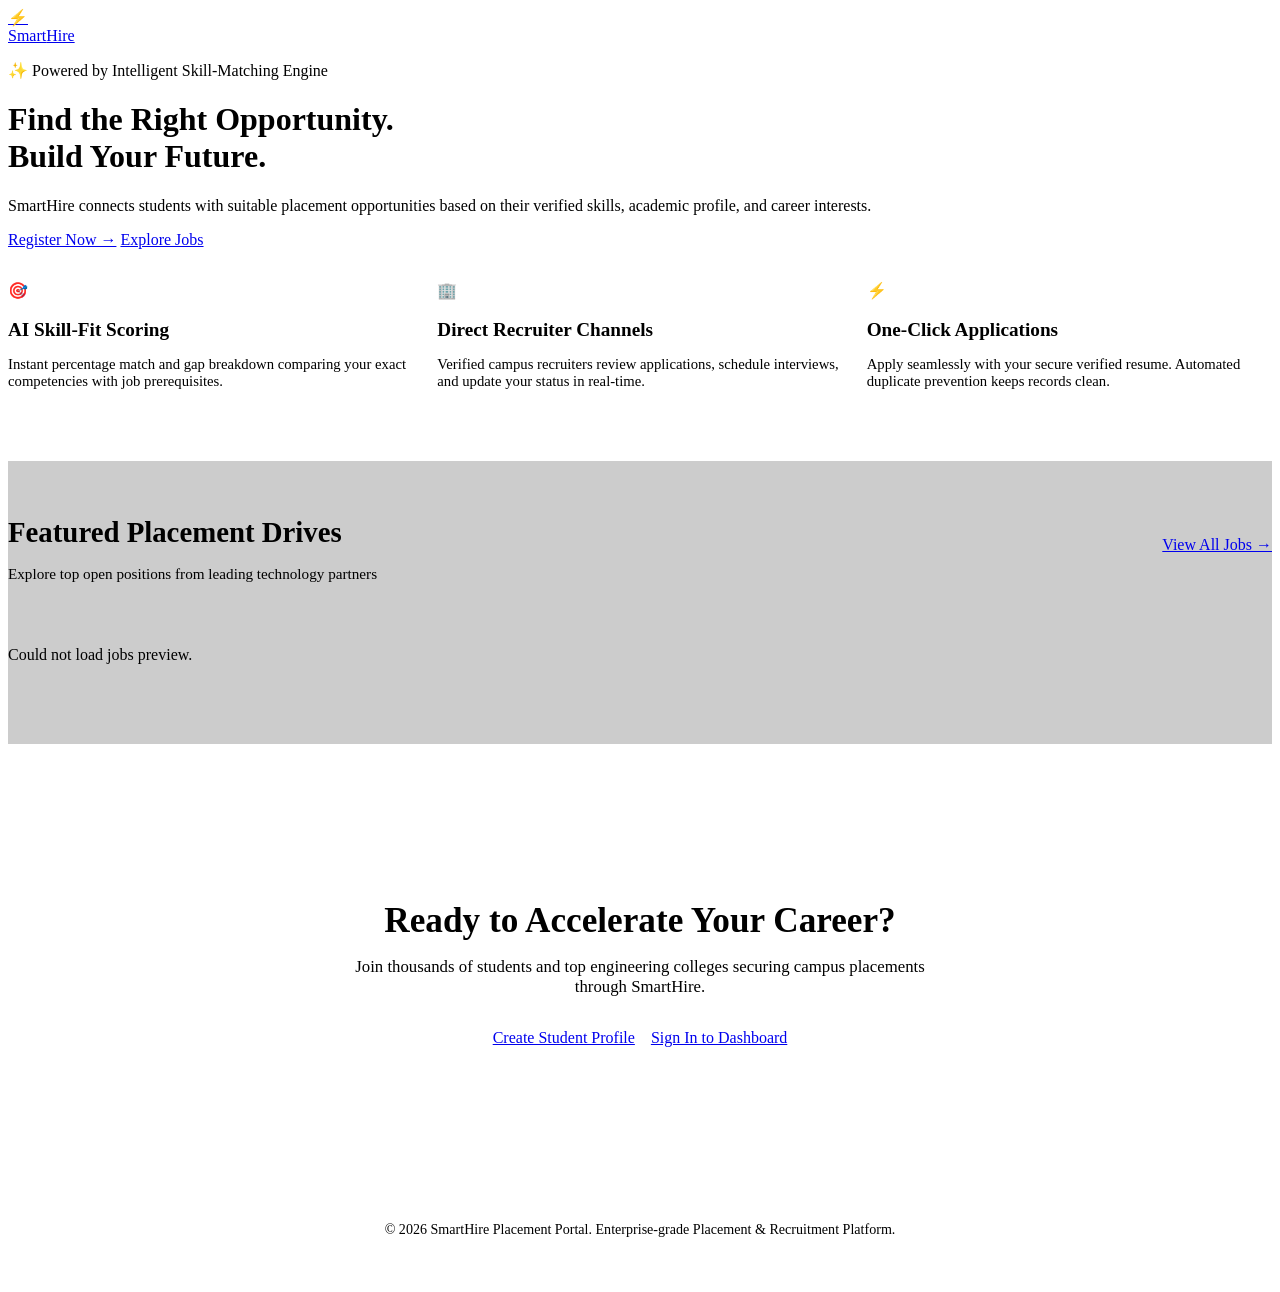
==== frontend/index.html @ 9ed6bf8d "Prepare SmartHire for Railway deployment" ====
<!DOCTYPE html>
<html lang="en">
<head>
  <meta charset="UTF-8" />
  <meta name="viewport" content="width=device-width, initial-scale=1.0" />
  <title>SmartHire — Next-Gen Student Placement & Career Portal</title>
  <meta name="description" content="Connect students with top placement opportunities using AI-driven skill matching and direct recruiter evaluation." />
  <link rel="stylesheet" href="/css/style.css" />
</head>
<body>

  <!-- Navigation Bar -->
  <nav class="navbar">
    <div class="container nav-inner">
      <a href="/index.html" class="brand-logo">
        <div class="logo-icon">⚡</div>
        <div>Smart<span class="highlight">Hire</span></div>
      </a>
      <ul class="nav-links" id="nav-links-container">
        <!-- Injected via common.js -->
      </ul>
    </div>
  </nav>

  <!-- Hero Section -->
  <header class="hero-section">
    <div class="container">
      <div class="hero-badge">
        <span>✨ Powered by Intelligent Skill-Matching Engine</span>
      </div>
      <h1 class="hero-title">
        Find the Right Opportunity.<br />
        <span class="grad-text">Build Your Future.</span>
      </h1>
      <p class="hero-subtitle">
        SmartHire connects students with suitable placement opportunities based on their verified skills, academic profile, and career interests.
      </p>
      <div class="hero-cta">
        <a href="/register.html" class="btn btn-primary btn-lg">Register Now &rarr;</a>
        <a href="/jobs.html" class="btn btn-secondary btn-lg">Explore Jobs</a>
      </div>
    </div>
  </header>

  <!-- Feature Highlights -->
  <section style="padding: 2rem 0 3.5rem;">
    <div class="container">
      <div style="display: grid; grid-template-columns: repeat(auto-fit, minmax(280px, 1fr)); gap: 1.5rem;">
        <div class="card">
          <div class="stat-icon indigo" style="margin-bottom: 1rem;">🎯</div>
          <h3 style="margin-bottom: 0.5rem; font-size: 1.2rem;">AI Skill-Fit Scoring</h3>
          <p style="color: var(--text-muted); font-size: 0.92rem;">
            Instant percentage match and gap breakdown comparing your exact competencies with job prerequisites.
          </p>
        </div>
        <div class="card">
          <div class="stat-icon cyan" style="margin-bottom: 1rem;">🏢</div>
          <h3 style="margin-bottom: 0.5rem; font-size: 1.2rem;">Direct Recruiter Channels</h3>
          <p style="color: var(--text-muted); font-size: 0.92rem;">
            Verified campus recruiters review applications, schedule interviews, and update your status in real-time.
          </p>
        </div>
        <div class="card">
          <div class="stat-icon emerald" style="margin-bottom: 1rem;">⚡</div>
          <h3 style="margin-bottom: 0.5rem; font-size: 1.2rem;">One-Click Applications</h3>
          <p style="color: var(--text-muted); font-size: 0.92rem;">
            Apply seamlessly with your secure verified resume. Automated duplicate prevention keeps records clean.
          </p>
        </div>
      </div>
    </div>
  </section>

  <!-- Featured Jobs Preview Section -->
  <section style="padding: 2rem 0 4rem; background: rgba(0, 0, 0, 0.2);">
    <div class="container">
      <div style="display: flex; align-items: center; justify-content: space-between; margin-bottom: 2rem;">
        <div>
          <h2 style="font-size: 1.8rem; margin-bottom: 0.3rem;">Featured Placement Drives</h2>
          <p style="color: var(--text-muted); font-size: 0.95rem;">Explore top open positions from leading technology partners</p>
        </div>
        <a href="/jobs.html" class="btn btn-outline btn-sm">View All Jobs &rarr;</a>
      </div>

      <div id="preview-jobs-grid" style="display: grid; grid-template-columns: repeat(auto-fit, minmax(320px, 1fr)); gap: 1.5rem;">
        <div class="empty-state" style="grid-column: 1 / -1;">
          <div class="spinner"></div>
          <p style="margin-top: 1rem;">Loading active opportunities...</p>
        </div>
      </div>
    </div>
  </section>

  <!-- CTA Banner -->
  <section style="padding: 4.5rem 0; text-align: center;">
    <div class="container">
      <div class="card" style="background: var(--grad-surface); border-color: var(--border-glow); padding: 3.5rem 2rem;">
        <h2 style="font-size: 2.2rem; margin-bottom: 1rem;">Ready to Accelerate Your Career?</h2>
        <p style="color: var(--text-muted); max-width: 580px; margin: 0 auto 2rem; font-size: 1.05rem;">
          Join thousands of students and top engineering colleges securing campus placements through SmartHire.
        </p>
        <div style="display: flex; gap: 1rem; justify-content: center; flex-wrap: wrap;">
          <a href="/register.html" class="btn btn-primary btn-lg">Create Student Profile</a>
          <a href="/login.html" class="btn btn-secondary btn-lg">Sign In to Dashboard</a>
        </div>
      </div>
    </div>
  </section>

  <!-- Footer -->
  <footer style="padding: 2rem 0; border-top: 1px solid var(--border-subtle); text-align: center; color: var(--text-dim); font-size: 0.88rem;">
    <div class="container">
      <p>&copy; 2026 SmartHire Placement Portal. Enterprise-grade Placement & Recruitment Platform.</p>
    </div>
  </footer>

  <script src="/js/common.js"></script>
  <script>
    document.addEventListener('DOMContentLoaded', async () => {
      const grid = document.getElementById('preview-jobs-grid');
      try {
        const res = await apiCall('/jobs?limit=4', { requiresAuth: false });
        const jobs = res.data || [];
        if (jobs.length === 0) {
          grid.innerHTML = `<div class="empty-state" style="grid-column: 1 / -1;"><p>No active placement drives found.</p></div>`;
          return;
        }

        grid.innerHTML = jobs.map(job => `
          <div class="card">
            <div style="display: flex; justify-content: space-between; align-items: flex-start; margin-bottom: 0.75rem;">
              <div>
                <h3 style="font-size: 1.2rem; margin-bottom: 0.2rem;">${escapeHtml(job.job_title)}</h3>
                <div style="color: var(--accent-cyan); font-weight: 600; font-size: 0.95rem;">${escapeHtml(job.company)}</div>
              </div>
              <span class="status-badge applied">💼 ${escapeHtml(job.experience)}</span>
            </div>
            
            <p style="color: var(--text-muted); font-size: 0.88rem; margin-bottom: 0.75rem;">
              📍 ${escapeHtml(job.location)}
            </p>

            ${job.skill_match ? renderMatchPill(job.skill_match) : ''}

            <div class="skill-tags">
              ${renderSkillBadges(job.skills)}
            </div>

            <div style="margin-top: 1.25rem; pt: 1rem; border-top: 1px solid var(--border-subtle); display: flex; justify-content: space-between; align-items: center;">
              <span style="font-size: 0.8rem; color: var(--text-dim);">Posted ${formatDate(job.created_at)}</span>
              <a href="/jobs.html" class="btn btn-primary btn-sm">View & Apply</a>
            </div>
          </div>
        `).join('');
      } catch (err) {
        grid.innerHTML = `<div class="empty-state" style="grid-column: 1 / -1;"><p style="color: var(--accent-rose);">Could not load jobs preview.</p></div>`;
      }
    });
  </script>
</body>
</html>
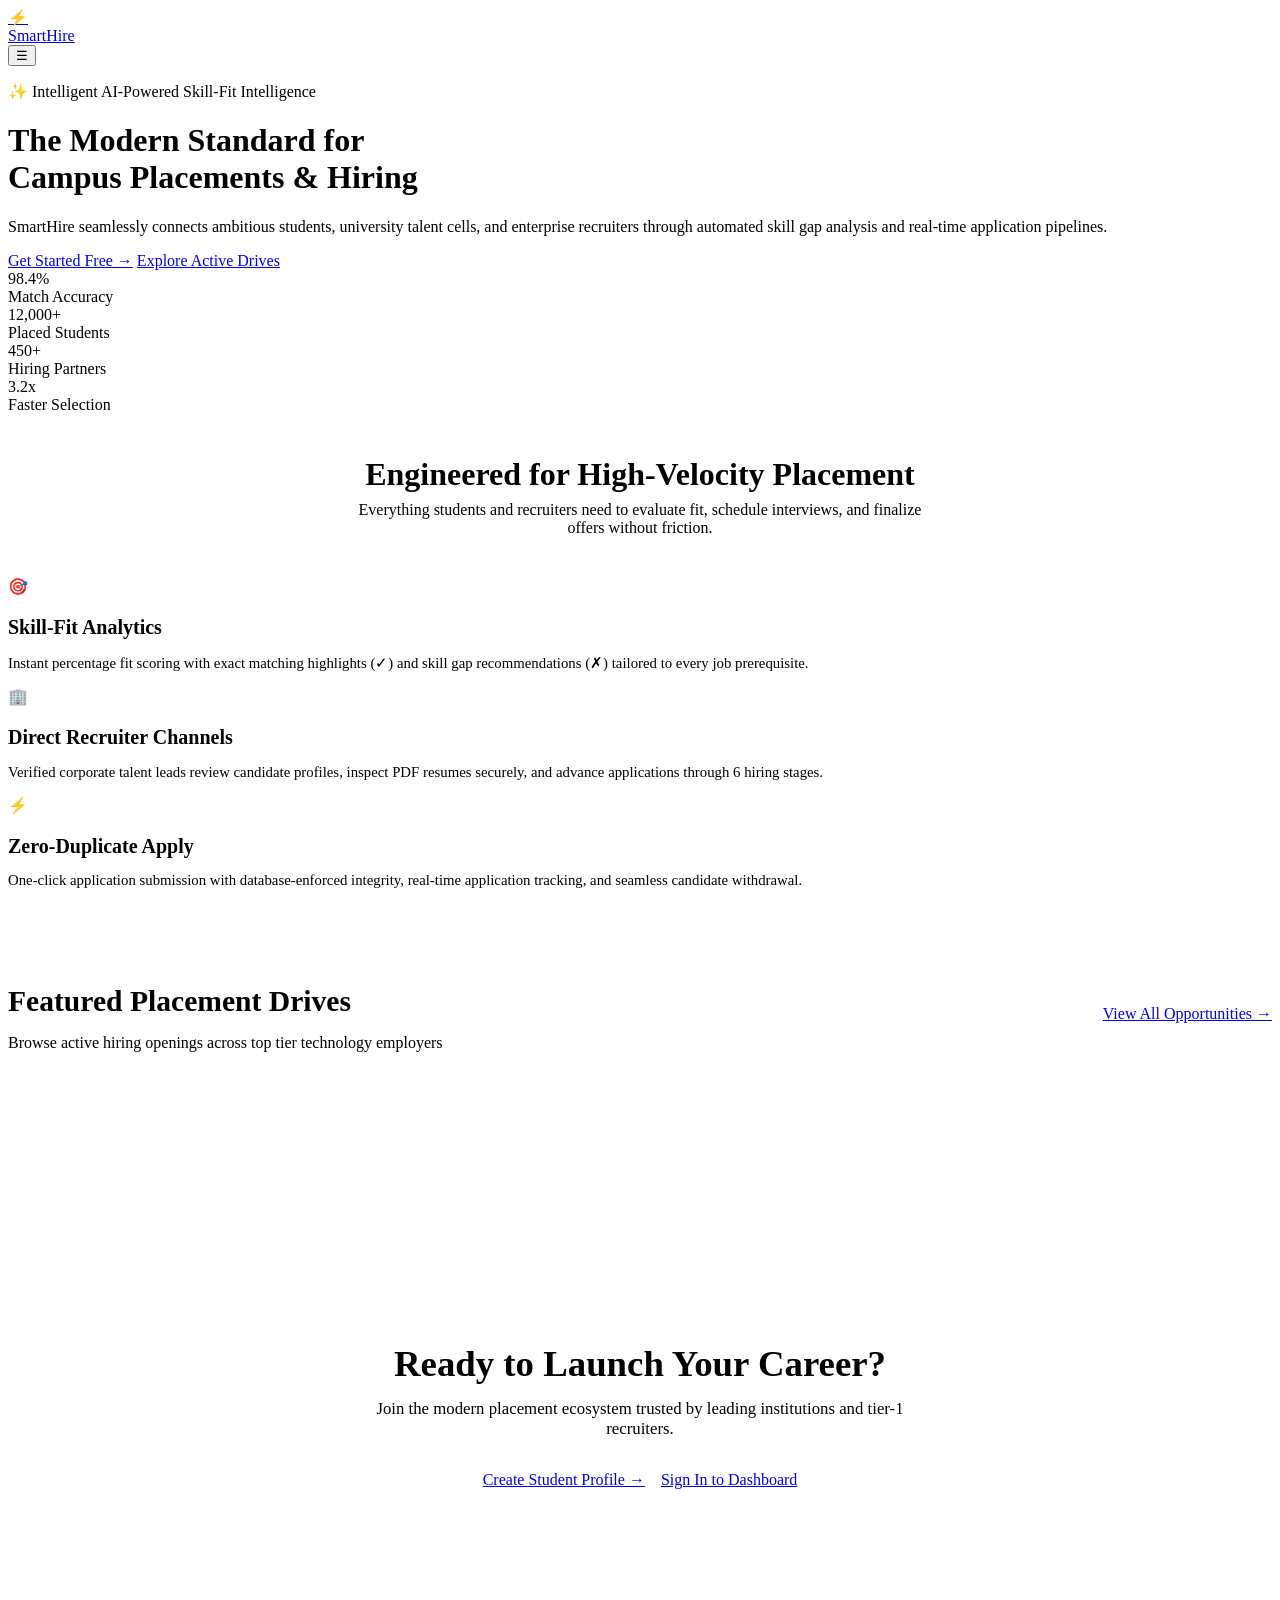
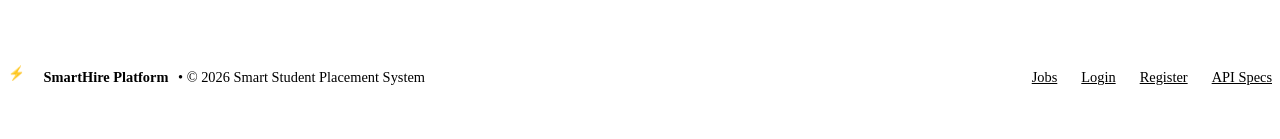
==== commit c546fc7e: "feat(ui): redesign enterprise SaaS frontend with 60-30-10 palette, skeletons, accessible modals, and" ====
--- a/frontend/index.html
+++ b/frontend/index.html
@@ -3,21 +3,22 @@
 <head>
   <meta charset="UTF-8" />
   <meta name="viewport" content="width=device-width, initial-scale=1.0" />
-  <title>SmartHire — Next-Gen Student Placement & Career Portal</title>
-  <meta name="description" content="Connect students with top placement opportunities using AI-driven skill matching and direct recruiter evaluation." />
+  <title>SmartHire — Modern Student Placement & Talent Acquisition Platform</title>
+  <meta name="description" content="AI-driven placement platform matching verified student competencies with enterprise campus opportunities in real time." />
   <link rel="stylesheet" href="/css/style.css" />
 </head>
 <body>
 
   <!-- Navigation Bar -->
-  <nav class="navbar">
+  <nav class="navbar" aria-label="Main Navigation">
     <div class="container nav-inner">
-      <a href="/index.html" class="brand-logo">
-        <div class="logo-icon">⚡</div>
+      <a href="/index.html" class="brand-logo" aria-label="SmartHire Home">
+        <div class="logo-icon" aria-hidden="true">⚡</div>
         <div>Smart<span class="highlight">Hire</span></div>
       </a>
+      <button class="mobile-toggle" onclick="toggleMobileNav()" aria-label="Toggle navigation menu">☰</button>
       <ul class="nav-links" id="nav-links-container">
-        <!-- Injected via common.js -->
+        <!-- Dynamically rendered via common.js based on role -->
       </ul>
     </div>
   </nav>
@@ -26,81 +27,106 @@
   <header class="hero-section">
     <div class="container">
       <div class="hero-badge">
-        <span>✨ Powered by Intelligent Skill-Matching Engine</span>
+        <span>✨ Intelligent AI-Powered Skill-Fit Intelligence</span>
       </div>
       <h1 class="hero-title">
-        Find the Right Opportunity.<br />
-        <span class="grad-text">Build Your Future.</span>
+        The Modern Standard for <br />
+        <span class="gradient-text">Campus Placements & Hiring</span>
       </h1>
       <p class="hero-subtitle">
-        SmartHire connects students with suitable placement opportunities based on their verified skills, academic profile, and career interests.
+        SmartHire seamlessly connects ambitious students, university talent cells, and enterprise recruiters through automated skill gap analysis and real-time application pipelines.
       </p>
-      <div class="hero-cta">
-        <a href="/register.html" class="btn btn-primary btn-lg">Register Now &rarr;</a>
-        <a href="/jobs.html" class="btn btn-secondary btn-lg">Explore Jobs</a>
+      <div class="hero-actions">
+        <a href="/register.html" class="btn btn-primary btn-lg">Get Started Free &rarr;</a>
+        <a href="/jobs.html" class="btn btn-secondary btn-lg">Explore Active Drives</a>
+      </div>
+
+      <!-- Live Stats Ribbon -->
+      <div class="stats-ribbon">
+        <div class="stat-item">
+          <div class="stat-number">98.4%</div>
+          <div class="stat-label">Match Accuracy</div>
+        </div>
+        <div class="stat-item">
+          <div class="stat-number">12,000+</div>
+          <div class="stat-label">Placed Students</div>
+        </div>
+        <div class="stat-item">
+          <div class="stat-number">450+</div>
+          <div class="stat-label">Hiring Partners</div>
+        </div>
+        <div class="stat-item">
+          <div class="stat-number">3.2x</div>
+          <div class="stat-label">Faster Selection</div>
+        </div>
       </div>
     </div>
   </header>
 
-  <!-- Feature Highlights -->
-  <section style="padding: 2rem 0 3.5rem;">
+  <!-- Core Features Grid -->
+  <section class="page-wrapper" style="padding-top: 1rem;">
     <div class="container">
-      <div style="display: grid; grid-template-columns: repeat(auto-fit, minmax(280px, 1fr)); gap: 1.5rem;">
-        <div class="card">
-          <div class="stat-icon indigo" style="margin-bottom: 1rem;">🎯</div>
-          <h3 style="margin-bottom: 0.5rem; font-size: 1.2rem;">AI Skill-Fit Scoring</h3>
-          <p style="color: var(--text-muted); font-size: 0.92rem;">
-            Instant percentage match and gap breakdown comparing your exact competencies with job prerequisites.
+      <div style="text-align: center; margin-bottom: 2.5rem;">
+        <h2 style="font-size: 2rem; margin-bottom: 0.5rem;">Engineered for High-Velocity Placement</h2>
+        <p style="color: var(--text-secondary); max-width: 600px; margin: 0 auto;">Everything students and recruiters need to evaluate fit, schedule interviews, and finalize offers without friction.</p>
+      </div>
+
+      <div class="features-grid">
+        <div class="feature-card">
+          <div class="feature-icon">🎯</div>
+          <h3 style="margin-bottom: 0.6rem; font-size: 1.25rem;">Skill-Fit Analytics</h3>
+          <p style="color: var(--text-secondary); font-size: 0.925rem;">
+            Instant percentage fit scoring with exact matching highlights (✓) and skill gap recommendations (✗) tailored to every job prerequisite.
           </p>
         </div>
-        <div class="card">
-          <div class="stat-icon cyan" style="margin-bottom: 1rem;">🏢</div>
-          <h3 style="margin-bottom: 0.5rem; font-size: 1.2rem;">Direct Recruiter Channels</h3>
-          <p style="color: var(--text-muted); font-size: 0.92rem;">
-            Verified campus recruiters review applications, schedule interviews, and update your status in real-time.
+        <div class="feature-card">
+          <div class="feature-icon">🏢</div>
+          <h3 style="margin-bottom: 0.6rem; font-size: 1.25rem;">Direct Recruiter Channels</h3>
+          <p style="color: var(--text-secondary); font-size: 0.925rem;">
+            Verified corporate talent leads review candidate profiles, inspect PDF resumes securely, and advance applications through 6 hiring stages.
           </p>
         </div>
-        <div class="card">
-          <div class="stat-icon emerald" style="margin-bottom: 1rem;">⚡</div>
-          <h3 style="margin-bottom: 0.5rem; font-size: 1.2rem;">One-Click Applications</h3>
-          <p style="color: var(--text-muted); font-size: 0.92rem;">
-            Apply seamlessly with your secure verified resume. Automated duplicate prevention keeps records clean.
+        <div class="feature-card">
+          <div class="feature-icon">⚡</div>
+          <h3 style="margin-bottom: 0.6rem; font-size: 1.25rem;">Zero-Duplicate Apply</h3>
+          <p style="color: var(--text-secondary); font-size: 0.925rem;">
+            One-click application submission with database-enforced integrity, real-time application tracking, and seamless candidate withdrawal.
           </p>
         </div>
       </div>
     </div>
   </section>
 
-  <!-- Featured Jobs Preview Section -->
-  <section style="padding: 2rem 0 4rem; background: rgba(0, 0, 0, 0.2);">
+  <!-- Featured Placement Drives Section -->
+  <section style="padding: 3.5rem 0 4.5rem; background: var(--bg-canvas); border-top: 1px solid var(--border-subtle); border-bottom: 1px solid var(--border-subtle);">
     <div class="container">
-      <div style="display: flex; align-items: center; justify-content: space-between; margin-bottom: 2rem;">
+      <div style="display: flex; align-items: center; justify-content: space-between; margin-bottom: 2.25rem; flex-wrap: wrap; gap: 1rem;">
         <div>
-          <h2 style="font-size: 1.8rem; margin-bottom: 0.3rem;">Featured Placement Drives</h2>
-          <p style="color: var(--text-muted); font-size: 0.95rem;">Explore top open positions from leading technology partners</p>
+          <h2 style="font-size: 1.85rem; margin-bottom: 0.35rem;">Featured Placement Drives</h2>
+          <p style="color: var(--text-secondary);">Browse active hiring openings across top tier technology employers</p>
         </div>
-        <a href="/jobs.html" class="btn btn-outline btn-sm">View All Jobs &rarr;</a>
+        <a href="/jobs.html" class="btn btn-outline btn-sm">View All Opportunities &rarr;</a>
       </div>
 
       <div id="preview-jobs-grid" style="display: grid; grid-template-columns: repeat(auto-fit, minmax(320px, 1fr)); gap: 1.5rem;">
-        <div class="empty-state" style="grid-column: 1 / -1;">
-          <div class="spinner"></div>
-          <p style="margin-top: 1rem;">Loading active opportunities...</p>
-        </div>
+        <!-- Skeleton loaded initially -->
+        <div class="card skeleton skeleton-card"></div>
+        <div class="card skeleton skeleton-card"></div>
+        <div class="card skeleton skeleton-card"></div>
       </div>
     </div>
   </section>
 
-  <!-- CTA Banner -->
-  <section style="padding: 4.5rem 0; text-align: center;">
+  <!-- Bottom CTA -->
+  <section style="padding: 5rem 0; text-align: center;">
     <div class="container">
-      <div class="card" style="background: var(--grad-surface); border-color: var(--border-glow); padding: 3.5rem 2rem;">
-        <h2 style="font-size: 2.2rem; margin-bottom: 1rem;">Ready to Accelerate Your Career?</h2>
-        <p style="color: var(--text-muted); max-width: 580px; margin: 0 auto 2rem; font-size: 1.05rem;">
-          Join thousands of students and top engineering colleges securing campus placements through SmartHire.
+      <div class="card" style="background: var(--grad-surface); border-color: rgba(99, 102, 241, 0.3); padding: 3.5rem 2rem; box-shadow: var(--shadow-glow);">
+        <h2 style="font-size: 2.3rem; margin-bottom: 0.85rem;">Ready to Launch Your Career?</h2>
+        <p style="color: var(--text-secondary); max-width: 580px; margin: 0 auto 2rem; font-size: 1.05rem;">
+          Join the modern placement ecosystem trusted by leading institutions and tier-1 recruiters.
         </p>
-        <div style="display: flex; gap: 1rem; justify-content: center; flex-wrap: wrap;">
-          <a href="/register.html" class="btn btn-primary btn-lg">Create Student Profile</a>
+        <div style="display: flex; justify-content: center; gap: 1rem; flex-wrap: wrap;">
+          <a href="/register.html" class="btn btn-primary btn-lg">Create Student Profile &rarr;</a>
           <a href="/login.html" class="btn btn-secondary btn-lg">Sign In to Dashboard</a>
         </div>
       </div>
@@ -108,9 +134,19 @@
   </section>
 
   <!-- Footer -->
-  <footer style="padding: 2rem 0; border-top: 1px solid var(--border-subtle); text-align: center; color: var(--text-dim); font-size: 0.88rem;">
-    <div class="container">
-      <p>&copy; 2026 SmartHire Placement Portal. Enterprise-grade Placement & Recruitment Platform.</p>
+  <footer style="border-top: 1px solid var(--border-subtle); padding: 2.5rem 0; background: var(--bg-app); font-size: 0.9rem; color: var(--text-muted);">
+    <div class="container" style="display: flex; align-items: center; justify-content: space-between; flex-wrap: wrap; gap: 1rem;">
+      <div style="display: flex; align-items: center; gap: 0.6rem;">
+        <div class="logo-icon" style="width: 26px; height: 26px; font-size: 0.85rem;">⚡</div>
+        <span style="font-family: var(--font-display); font-weight: 700; color: var(--text-primary);">SmartHire Platform</span>
+        <span>&bull; &copy; 2026 Smart Student Placement System</span>
+      </div>
+      <div style="display: flex; gap: 1.5rem;">
+        <a href="/jobs.html" style="color: var(--text-muted);">Jobs</a>
+        <a href="/login.html" style="color: var(--text-muted);">Login</a>
+        <a href="/register.html" style="color: var(--text-muted);">Register</a>
+        <a href="/api/docs" target="_blank" style="color: var(--text-muted);">API Specs</a>
+      </div>
     </div>
   </footer>
 
@@ -119,41 +155,40 @@
     document.addEventListener('DOMContentLoaded', async () => {
       const grid = document.getElementById('preview-jobs-grid');
       try {
-        const res = await apiCall('/jobs?limit=4', { requiresAuth: false });
+        const res = await apiCall('/jobs?limit=3', { requiresAuth: false });
         const jobs = res.data || [];
-        if (jobs.length === 0) {
-          grid.innerHTML = `<div class="empty-state" style="grid-column: 1 / -1;"><p>No active placement drives found.</p></div>`;
+        if (!jobs.length) {
+          grid.innerHTML = renderEmptyState('No Active Placement Drives', 'Check back soon for new corporate hiring openings.');
           return;
         }
 
         grid.innerHTML = jobs.map(job => `
-          <div class="card">
-            <div style="display: flex; justify-content: space-between; align-items: flex-start; margin-bottom: 0.75rem;">
-              <div>
-                <h3 style="font-size: 1.2rem; margin-bottom: 0.2rem;">${escapeHtml(job.job_title)}</h3>
-                <div style="color: var(--accent-cyan); font-weight: 600; font-size: 0.95rem;">${escapeHtml(job.company)}</div>
+          <div class="card card-interactive" style="display: flex; flex-direction: column; justify-content: space-between;">
+            <div>
+              <div style="display: flex; align-items: flex-start; justify-content: space-between; gap: 0.5rem; margin-bottom: 0.75rem;">
+                <div>
+                  <h3 style="font-size: 1.15rem; margin-bottom: 0.2rem;">${escapeHtml(job.job_title)}</h3>
+                  <div style="color: var(--brand-cyan); font-weight: 600; font-size: 0.9rem;">${escapeHtml(job.company)}</div>
+                </div>
+                <span class="badge" style="background: rgba(255, 255, 255, 0.06); border: 1px solid var(--border-subtle); color: var(--text-secondary);">
+                  📍 ${escapeHtml(job.location.split(',')[0])}
+                </span>
               </div>
-              <span class="status-badge applied">💼 ${escapeHtml(job.experience)}</span>
+              <p style="color: var(--text-secondary); font-size: 0.875rem; margin-bottom: 1.1rem; line-height: 1.5; display: -webkit-box; -webkit-line-clamp: 2; -webkit-box-orient: vertical; overflow: hidden;">
+                ${escapeHtml(job.description)}
+              </p>
+              <div style="margin-bottom: 1.25rem;">
+                ${renderSkillBadges(job.skills)}
+              </div>
             </div>
-            
-            <p style="color: var(--text-muted); font-size: 0.88rem; margin-bottom: 0.75rem;">
-              📍 ${escapeHtml(job.location)}
-            </p>
-
-            ${job.skill_match ? renderMatchPill(job.skill_match) : ''}
-
-            <div class="skill-tags">
-              ${renderSkillBadges(job.skills)}
-            </div>
-
-            <div style="margin-top: 1.25rem; pt: 1rem; border-top: 1px solid var(--border-subtle); display: flex; justify-content: space-between; align-items: center;">
-              <span style="font-size: 0.8rem; color: var(--text-dim);">Posted ${formatDate(job.created_at)}</span>
-              <a href="/jobs.html" class="btn btn-primary btn-sm">View & Apply</a>
+            <div style="display: flex; align-items: center; justify-content: space-between; border-top: 1px solid var(--border-subtle); padding-top: 0.85rem;">
+              <span style="font-size: 0.8rem; color: var(--text-muted);">🕒 Exp: ${escapeHtml(job.experience)}</span>
+              <a href="/jobs.html" class="btn btn-primary btn-sm">View & Apply &rarr;</a>
             </div>
           </div>
         `).join('');
       } catch (err) {
-        grid.innerHTML = `<div class="empty-state" style="grid-column: 1 / -1;"><p style="color: var(--accent-rose);">Could not load jobs preview.</p></div>`;
+        grid.innerHTML = renderEmptyState('Unable to Load Drives', 'Please check your connection and refresh.');
       }
     });
   </script>
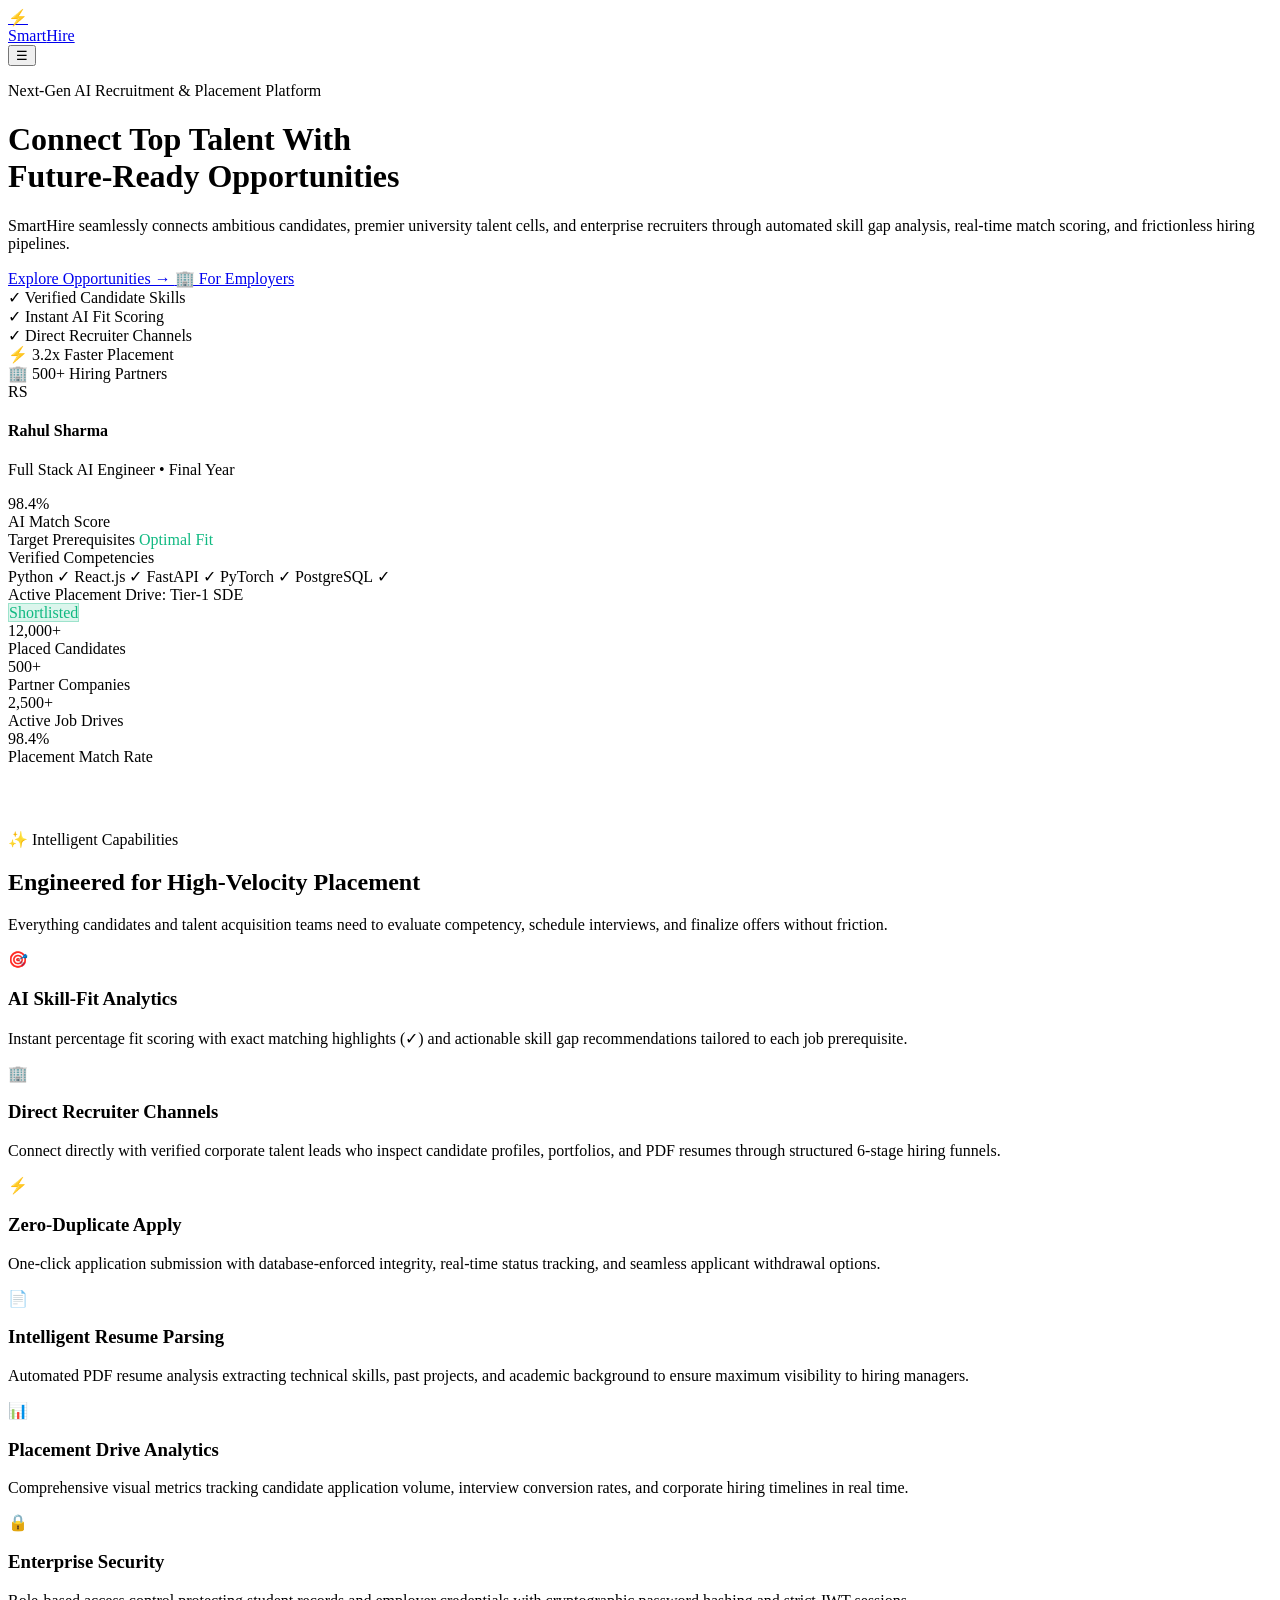
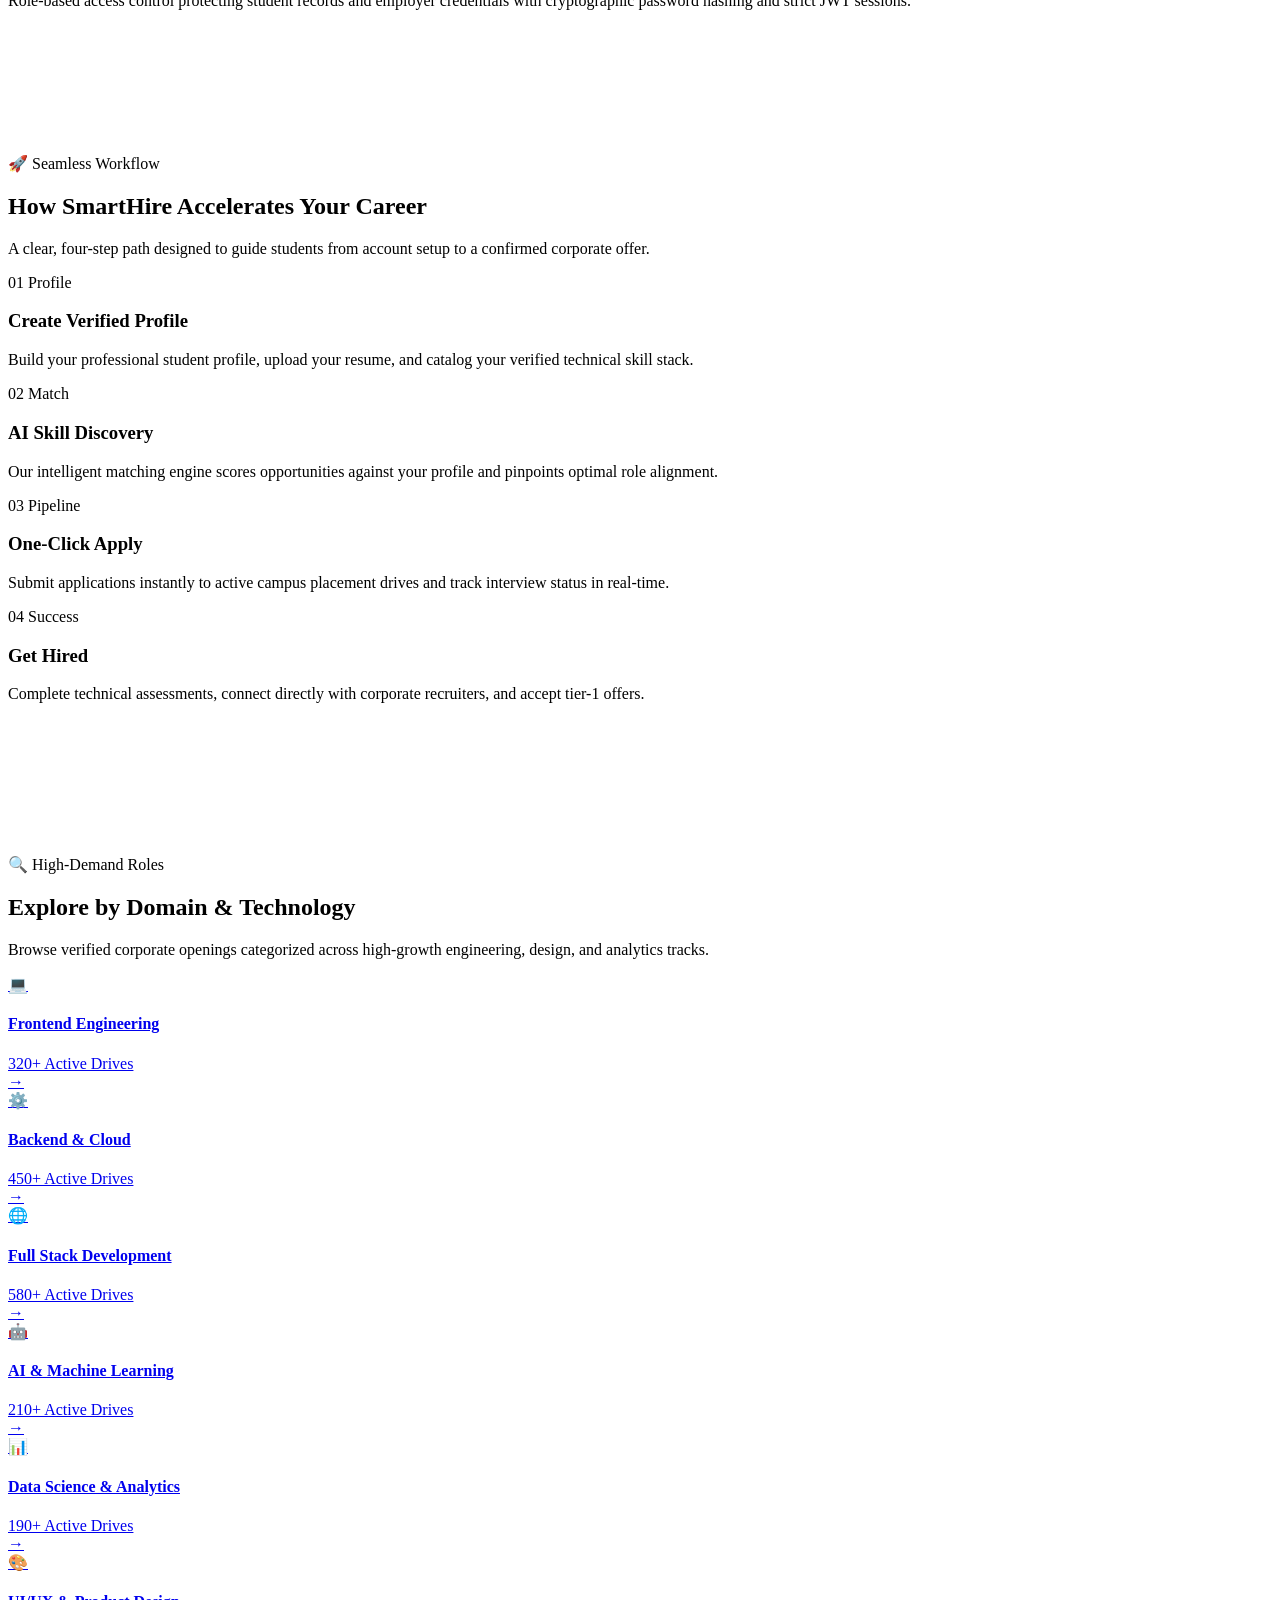
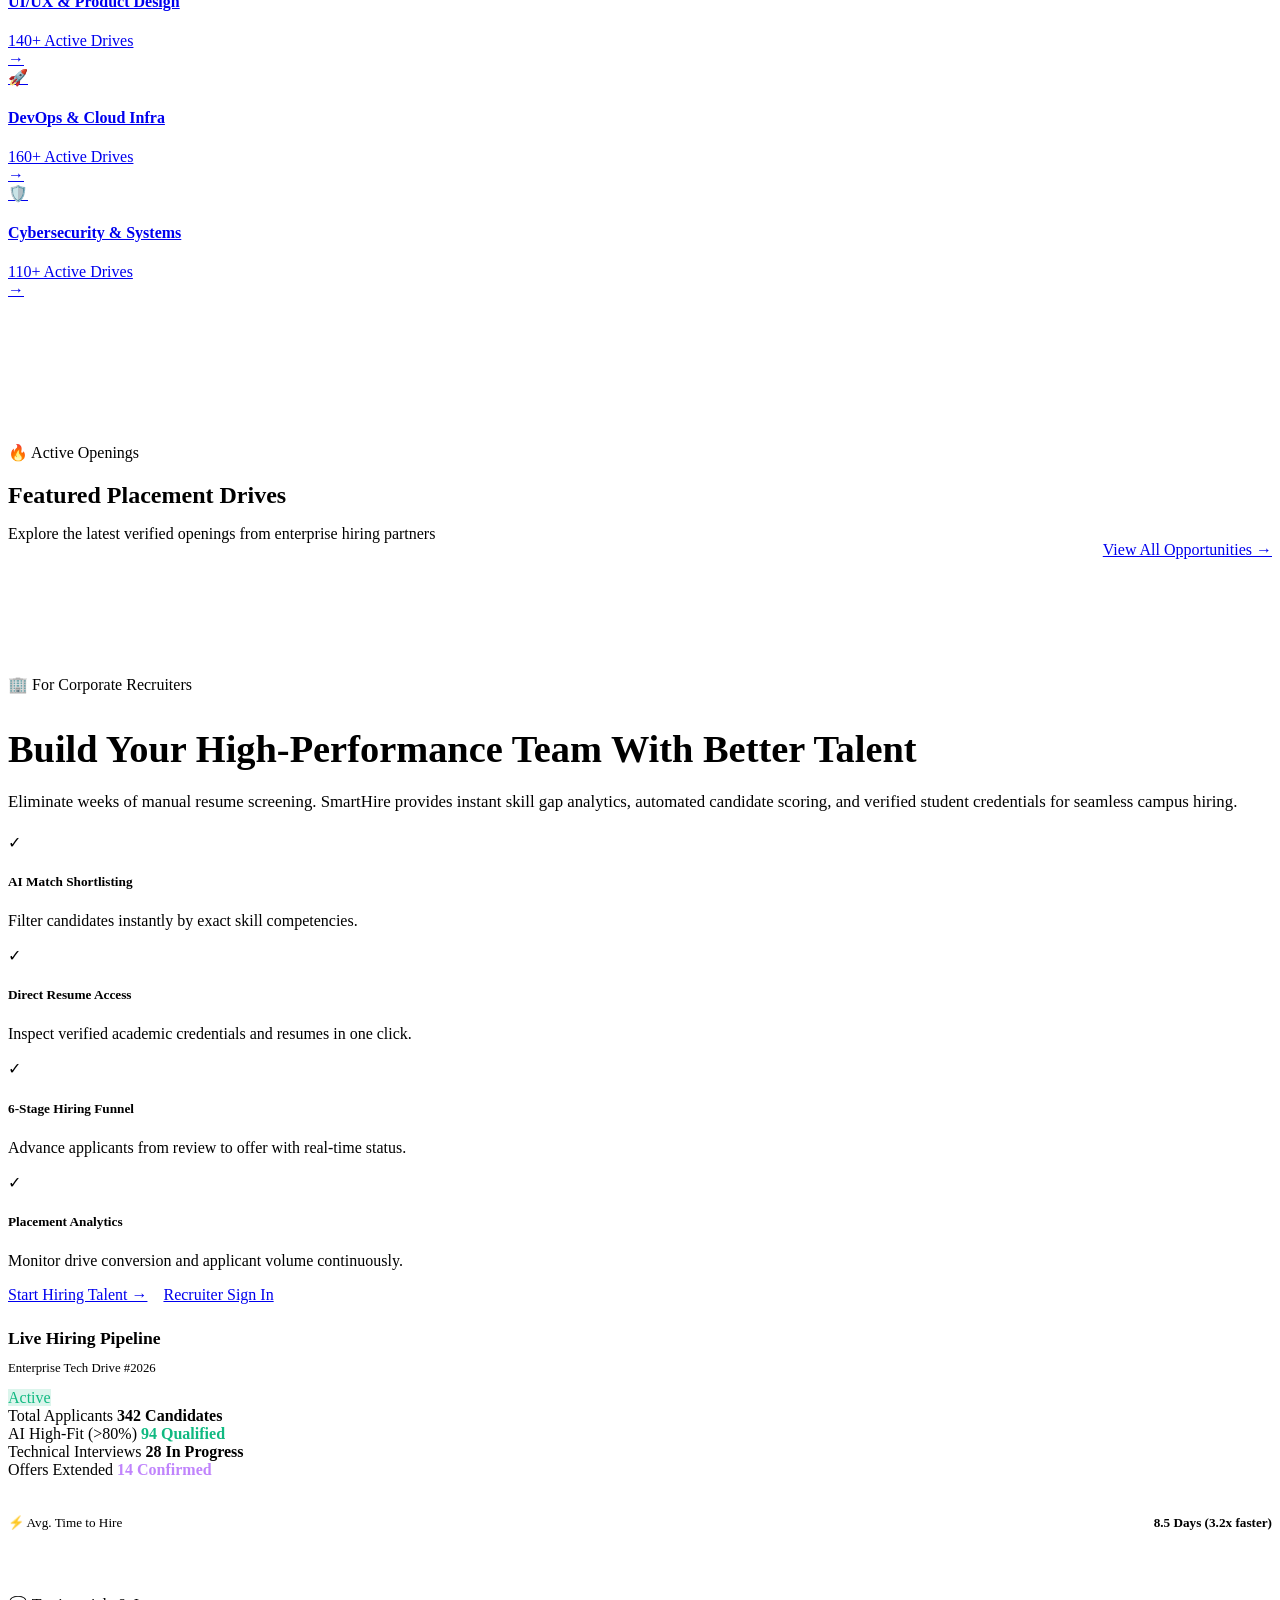
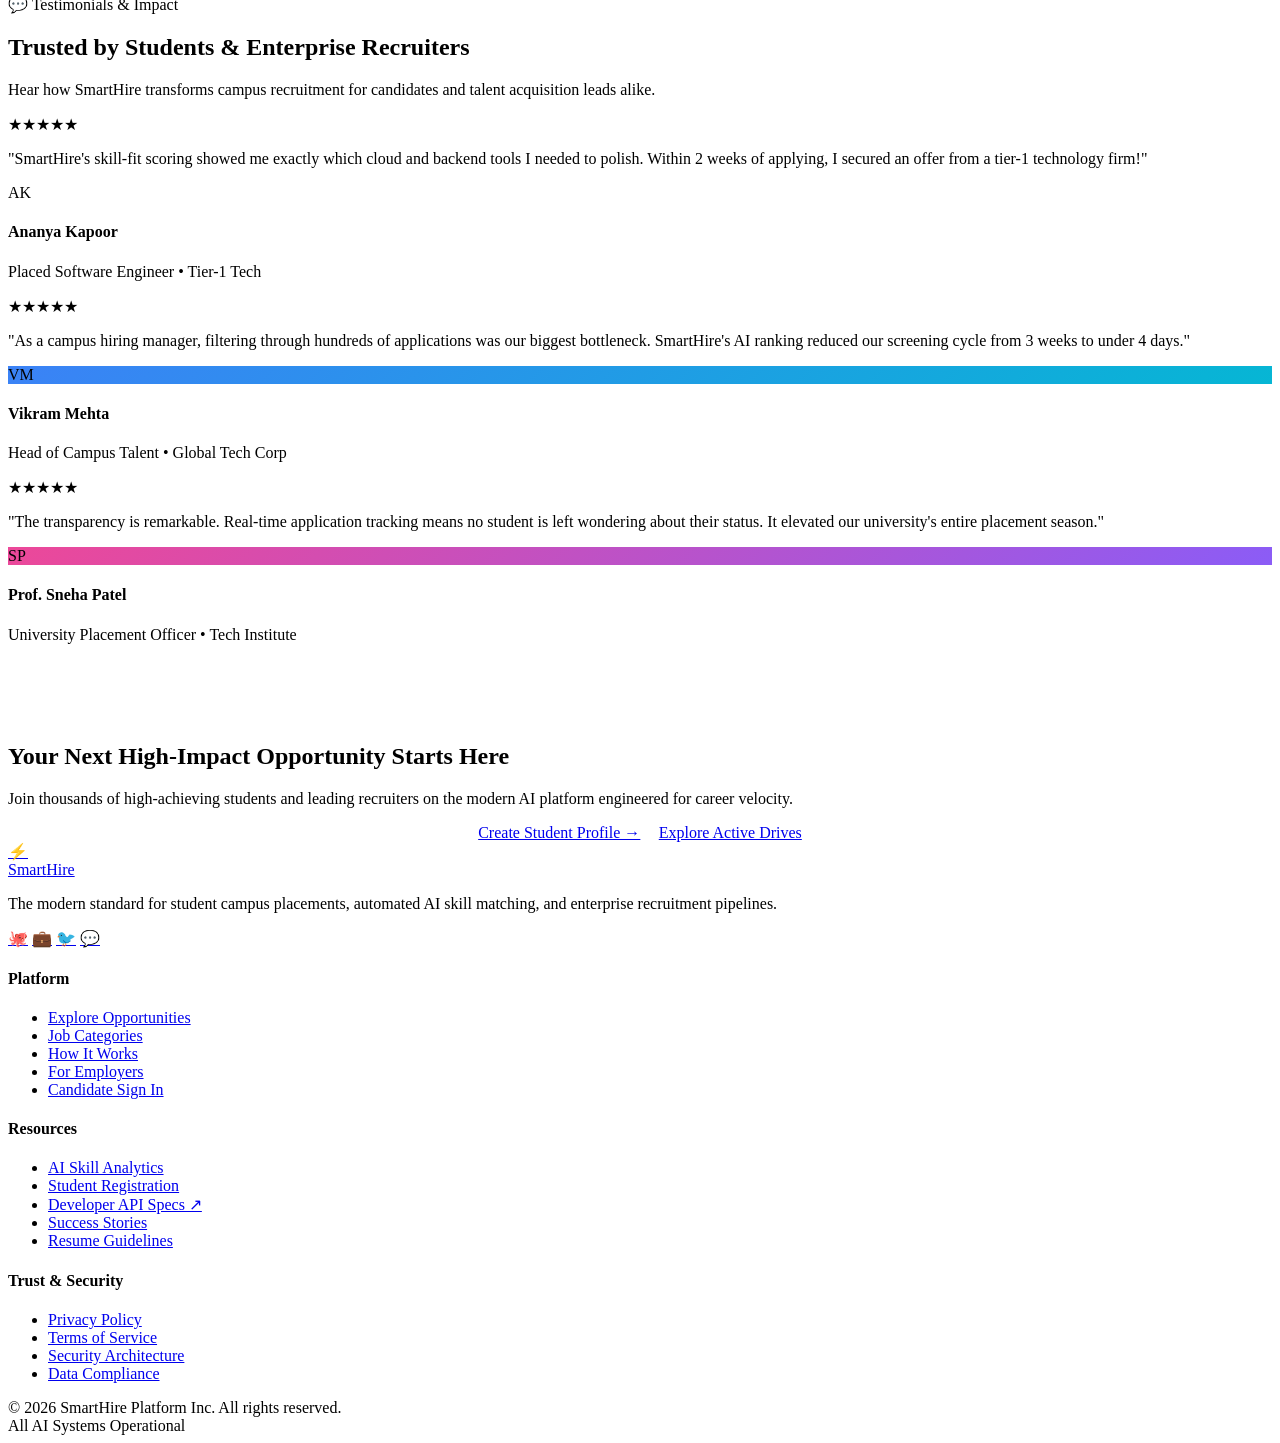
==== commit bf33a9cf: "feat: redesign landing page with modern AI SaaS aesthetic, vibrant cards, glowing shadows, and anima" ====
--- a/frontend/index.html
+++ b/frontend/index.html
@@ -3,13 +3,19 @@
 <head>
   <meta charset="UTF-8" />
   <meta name="viewport" content="width=device-width, initial-scale=1.0" />
-  <title>SmartHire — Modern Student Placement & Talent Acquisition Platform</title>
-  <meta name="description" content="AI-driven placement platform matching verified student competencies with enterprise campus opportunities in real time." />
+  <title>SmartHire — Next-Gen AI Placement & Talent Acquisition Platform</title>
+  <meta name="description" content="AI-driven recruitment and campus placement platform connecting verified student competencies with enterprise hiring opportunities in real time." />
+  
+  <!-- Google Fonts: Inter & Outfit -->
+  <link rel="preconnect" href="https://fonts.googleapis.com">
+  <link rel="preconnect" href="https://fonts.gstatic.com" crossorigin>
+  <link href="https://fonts.googleapis.com/css2?family=Inter:wght@300;400;500;600;700;800&family=Outfit:wght@500;600;700;800;900&display=swap" rel="stylesheet">
+  
   <link rel="stylesheet" href="/css/style.css" />
 </head>
 <body>
 
-  <!-- Navigation Bar -->
+  <!-- Navigation Bar (Sticky Glassmorphic) -->
   <nav class="navbar" aria-label="Main Navigation">
     <div class="container nav-inner">
       <a href="/index.html" class="brand-logo" aria-label="SmartHire Home">
@@ -18,94 +24,393 @@
       </a>
       <button class="mobile-toggle" onclick="toggleMobileNav()" aria-label="Toggle navigation menu">☰</button>
       <ul class="nav-links" id="nav-links-container">
-        <!-- Dynamically rendered via common.js based on role -->
+        <!-- Dynamically rendered via common.js based on role/auth state -->
       </ul>
     </div>
   </nav>
 
-  <!-- Hero Section -->
-  <header class="hero-section">
+  <!-- Hero Section with Ambient Glows & Interactive Visual -->
+  <header class="landing-hero-wrapper">
+    <!-- Ambient Animated Gradient Blobs -->
+    <div class="ambient-glow-blob glow-blob-1" aria-hidden="true"></div>
+    <div class="ambient-glow-blob glow-blob-2" aria-hidden="true"></div>
+    <div class="ambient-glow-blob glow-blob-3" aria-hidden="true"></div>
+    <div class="ai-grid-overlay" aria-hidden="true"></div>
+
     <div class="container">
-      <div class="hero-badge">
-        <span>✨ Intelligent AI-Powered Skill-Fit Intelligence</span>
-      </div>
-      <h1 class="hero-title">
-        The Modern Standard for <br />
-        <span class="gradient-text">Campus Placements & Hiring</span>
-      </h1>
-      <p class="hero-subtitle">
-        SmartHire seamlessly connects ambitious students, university talent cells, and enterprise recruiters through automated skill gap analysis and real-time application pipelines.
-      </p>
-      <div class="hero-actions">
-        <a href="/register.html" class="btn btn-primary btn-lg">Get Started Free &rarr;</a>
-        <a href="/jobs.html" class="btn btn-secondary btn-lg">Explore Active Drives</a>
-      </div>
-
-      <!-- Live Stats Ribbon -->
-      <div class="stats-ribbon">
-        <div class="stat-item">
-          <div class="stat-number">98.4%</div>
-          <div class="stat-label">Match Accuracy</div>
-        </div>
-        <div class="stat-item">
-          <div class="stat-number">12,000+</div>
-          <div class="stat-label">Placed Students</div>
-        </div>
-        <div class="stat-item">
-          <div class="stat-number">450+</div>
-          <div class="stat-label">Hiring Partners</div>
-        </div>
-        <div class="stat-item">
-          <div class="stat-number">3.2x</div>
-          <div class="stat-label">Faster Selection</div>
-        </div>
+      <div class="hero-grid">
+        
+        <!-- Left Hero Content -->
+        <div class="hero-content">
+          <div class="hero-badge">
+            <span class="live-pulse-dot" aria-hidden="true"></span>
+            <span>Next-Gen AI Recruitment & Placement Platform</span>
+          </div>
+          
+          <h1 class="hero-title">
+            Connect Top Talent With <br />
+            <span class="gradient-text">Future-Ready Opportunities</span>
+          </h1>
+          
+          <p class="hero-subtitle">
+            SmartHire seamlessly connects ambitious candidates, premier university talent cells, and enterprise recruiters through automated skill gap analysis, real-time match scoring, and frictionless hiring pipelines.
+          </p>
+          
+          <div class="hero-actions">
+            <a href="/jobs.html" class="btn btn-primary btn-lg" id="hero-find-jobs-btn">
+              Explore Opportunities &rarr;
+            </a>
+            <a href="#employers" class="btn btn-secondary btn-lg" id="hero-employer-btn">
+              🏢 For Employers
+            </a>
+          </div>
+
+          <!-- Micro Trust Proof -->
+          <div class="hero-trust-row">
+            <div class="trust-item">
+              <span class="check">✓</span> <span>Verified Candidate Skills</span>
+            </div>
+            <div class="trust-item">
+              <span class="check">✓</span> <span>Instant AI Fit Scoring</span>
+            </div>
+            <div class="trust-item">
+              <span class="check">✓</span> <span>Direct Recruiter Channels</span>
+            </div>
+          </div>
+        </div>
+
+        <!-- Right Hero Visual (Multi-Layer AI Talent Showcase Card) -->
+        <div class="hero-visual-card-wrap">
+          
+          <!-- Orbiting Satellite Pill: Top Right -->
+          <div class="floating-orbit-pill pill-top-right">
+            <span style="color: #10b981; font-size: 1rem;">⚡</span>
+            <span>3.2x Faster Placement</span>
+          </div>
+
+          <!-- Orbiting Satellite Pill: Bottom Left -->
+          <div class="floating-orbit-pill pill-bottom-left">
+            <span style="color: var(--brand-accent); font-size: 1rem;">🏢</span>
+            <span>500+ Hiring Partners</span>
+          </div>
+
+          <!-- Main Interactive AI Showcase Card -->
+          <div class="ai-showcase-card">
+            
+            <div class="showcase-header">
+              <div class="candidate-avatar-row">
+                <div class="candidate-avatar">RS</div>
+                <div class="candidate-info">
+                  <h4>Rahul Sharma</h4>
+                  <p>Full Stack AI Engineer &bull; Final Year</p>
+                </div>
+              </div>
+              <div class="match-score-badge">
+                <div class="score">98.4%</div>
+                <div class="score-label">AI Match Score</div>
+              </div>
+            </div>
+
+            <div class="showcase-match-meter">
+              <div class="meter-labels">
+                <span style="color: var(--text-secondary);">Target Prerequisites</span>
+                <span style="color: #10b981;">Optimal Fit</span>
+              </div>
+              <div class="meter-track">
+                <div class="meter-fill"></div>
+              </div>
+            </div>
+
+            <div class="showcase-skills">
+              <div class="showcase-skills-title">Verified Competencies</div>
+              <div class="showcase-skills-chips">
+                <span class="skill-chip verified">Python ✓</span>
+                <span class="skill-chip verified">React.js ✓</span>
+                <span class="skill-chip verified">FastAPI ✓</span>
+                <span class="skill-chip verified">PyTorch ✓</span>
+                <span class="skill-chip verified">PostgreSQL ✓</span>
+              </div>
+            </div>
+
+            <div class="showcase-footer">
+              <div class="ai-status-indicator">
+                <span class="live-pulse-dot" style="width: 6px; height: 6px;"></span>
+                <span>Active Placement Drive: Tier-1 SDE</span>
+              </div>
+              <span class="badge" style="background: rgba(16, 185, 129, 0.15); color: #10b981; border: 1px solid rgba(16, 185, 129, 0.3);">
+                Shortlisted
+              </span>
+            </div>
+
+          </div>
+        </div>
+
       </div>
     </div>
   </header>
 
-  <!-- Core Features Grid -->
-  <section class="page-wrapper" style="padding-top: 1rem;">
+  <!-- Live Statistics Banner Section -->
+  <section class="stats-section" id="stats">
     <div class="container">
-      <div style="text-align: center; margin-bottom: 2.5rem;">
-        <h2 style="font-size: 2rem; margin-bottom: 0.5rem;">Engineered for High-Velocity Placement</h2>
-        <p style="color: var(--text-secondary); max-width: 600px; margin: 0 auto;">Everything students and recruiters need to evaluate fit, schedule interviews, and finalize offers without friction.</p>
-      </div>
-
-      <div class="features-grid">
-        <div class="feature-card">
-          <div class="feature-icon">🎯</div>
-          <h3 style="margin-bottom: 0.6rem; font-size: 1.25rem;">Skill-Fit Analytics</h3>
-          <p style="color: var(--text-secondary); font-size: 0.925rem;">
-            Instant percentage fit scoring with exact matching highlights (✓) and skill gap recommendations (✗) tailored to every job prerequisite.
+      <div class="stats-grid-modern">
+        
+        <div class="stat-box-modern color-violet">
+          <div class="stat-number-counter" data-counter-target="12000" data-counter-suffix="+">12,000+</div>
+          <div class="stat-label-modern">Placed Candidates</div>
+        </div>
+
+        <div class="stat-box-modern color-cyan">
+          <div class="stat-number-counter" data-counter-target="500" data-counter-suffix="+">500+</div>
+          <div class="stat-label-modern">Partner Companies</div>
+        </div>
+
+        <div class="stat-box-modern color-emerald">
+          <div class="stat-number-counter" data-counter-target="2500" data-counter-suffix="+">2,500+</div>
+          <div class="stat-label-modern">Active Job Drives</div>
+        </div>
+
+        <div class="stat-box-modern color-amber">
+          <div class="stat-number-counter" data-counter-target="98.4" data-counter-suffix="%" data-counter-decimals="1">98.4%</div>
+          <div class="stat-label-modern">Placement Match Rate</div>
+        </div>
+
+      </div>
+    </div>
+  </section>
+
+  <!-- Platform Features Grid Section -->
+  <section class="page-wrapper" id="features" style="padding: 4rem 0;">
+    <div class="container">
+      
+      <div class="section-header-wrap">
+        <div class="section-tag-pill">✨ Intelligent Capabilities</div>
+        <h2 class="section-main-title">Engineered for High-Velocity Placement</h2>
+        <p class="section-main-desc">
+          Everything candidates and talent acquisition teams need to evaluate competency, schedule interviews, and finalize offers without friction.
+        </p>
+      </div>
+
+      <div class="features-grid-6">
+        
+        <div class="feature-card-pro theme-violet">
+          <div class="feature-icon-pro ico-violet">🎯</div>
+          <h3>AI Skill-Fit Analytics</h3>
+          <p>
+            Instant percentage fit scoring with exact matching highlights (✓) and actionable skill gap recommendations tailored to each job prerequisite.
           </p>
         </div>
-        <div class="feature-card">
-          <div class="feature-icon">🏢</div>
-          <h3 style="margin-bottom: 0.6rem; font-size: 1.25rem;">Direct Recruiter Channels</h3>
-          <p style="color: var(--text-secondary); font-size: 0.925rem;">
-            Verified corporate talent leads review candidate profiles, inspect PDF resumes securely, and advance applications through 6 hiring stages.
+
+        <div class="feature-card-pro theme-cyan">
+          <div class="feature-icon-pro ico-cyan">🏢</div>
+          <h3>Direct Recruiter Channels</h3>
+          <p>
+            Connect directly with verified corporate talent leads who inspect candidate profiles, portfolios, and PDF resumes through structured 6-stage hiring funnels.
           </p>
         </div>
-        <div class="feature-card">
-          <div class="feature-icon">⚡</div>
-          <h3 style="margin-bottom: 0.6rem; font-size: 1.25rem;">Zero-Duplicate Apply</h3>
-          <p style="color: var(--text-secondary); font-size: 0.925rem;">
-            One-click application submission with database-enforced integrity, real-time application tracking, and seamless candidate withdrawal.
+
+        <div class="feature-card-pro theme-emerald">
+          <div class="feature-icon-pro ico-emerald">⚡</div>
+          <h3>Zero-Duplicate Apply</h3>
+          <p>
+            One-click application submission with database-enforced integrity, real-time status tracking, and seamless applicant withdrawal options.
           </p>
         </div>
+
+        <div class="feature-card-pro theme-amber">
+          <div class="feature-icon-pro ico-amber">📄</div>
+          <h3>Intelligent Resume Parsing</h3>
+          <p>
+            Automated PDF resume analysis extracting technical skills, past projects, and academic background to ensure maximum visibility to hiring managers.
+          </p>
+        </div>
+
+        <div class="feature-card-pro theme-pink">
+          <div class="feature-icon-pro ico-pink">📊</div>
+          <h3>Placement Drive Analytics</h3>
+          <p>
+            Comprehensive visual metrics tracking candidate application volume, interview conversion rates, and corporate hiring timelines in real time.
+          </p>
+        </div>
+
+        <div class="feature-card-pro theme-indigo">
+          <div class="feature-icon-pro ico-indigo">🔒</div>
+          <h3>Enterprise Security</h3>
+          <p>
+            Role-based access control protecting student records and employer credentials with cryptographic password hashing and strict JWT sessions.
+          </p>
+        </div>
+
       </div>
     </div>
   </section>
 
-  <!-- Featured Placement Drives Section -->
-  <section style="padding: 3.5rem 0 4.5rem; background: var(--bg-canvas); border-top: 1px solid var(--border-subtle); border-bottom: 1px solid var(--border-subtle);">
+  <!-- How It Works (4-Step Connected Workflow) -->
+  <section class="page-wrapper" id="how-it-works" style="padding: 4rem 0; background: var(--bg-canvas); border-top: 1px solid var(--border-subtle); border-bottom: 1px solid var(--border-subtle);">
     <div class="container">
-      <div style="display: flex; align-items: center; justify-content: space-between; margin-bottom: 2.25rem; flex-wrap: wrap; gap: 1rem;">
+      
+      <div class="section-header-wrap">
+        <div class="section-tag-pill">🚀 Seamless Workflow</div>
+        <h2 class="section-main-title">How SmartHire Accelerates Your Career</h2>
+        <p class="section-main-desc">
+          A clear, four-step path designed to guide students from account setup to a confirmed corporate offer.
+        </p>
+      </div>
+
+      <div class="workflow-track-grid">
+        
+        <div class="step-card-modern step-1">
+          <div class="step-number-badge">
+            01 <span class="step-pill">Profile</span>
+          </div>
+          <h3>Create Verified Profile</h3>
+          <p>Build your professional student profile, upload your resume, and catalog your verified technical skill stack.</p>
+        </div>
+
+        <div class="step-card-modern step-2">
+          <div class="step-number-badge">
+            02 <span class="step-pill">Match</span>
+          </div>
+          <h3>AI Skill Discovery</h3>
+          <p>Our intelligent matching engine scores opportunities against your profile and pinpoints optimal role alignment.</p>
+        </div>
+
+        <div class="step-card-modern step-3">
+          <div class="step-number-badge">
+            03 <span class="step-pill">Pipeline</span>
+          </div>
+          <h3>One-Click Apply</h3>
+          <p>Submit applications instantly to active campus placement drives and track interview status in real-time.</p>
+        </div>
+
+        <div class="step-card-modern step-4">
+          <div class="step-number-badge">
+            04 <span class="step-pill">Success</span>
+          </div>
+          <h3>Get Hired</h3>
+          <p>Complete technical assessments, connect directly with corporate recruiters, and accept tier-1 offers.</p>
+        </div>
+
+      </div>
+    </div>
+  </section>
+
+  <!-- Job Categories Section -->
+  <section class="page-wrapper" id="categories" style="padding: 4.5rem 0;">
+    <div class="container">
+      
+      <div class="section-header-wrap">
+        <div class="section-tag-pill">🔍 High-Demand Roles</div>
+        <h2 class="section-main-title">Explore by Domain & Technology</h2>
+        <p class="section-main-desc">
+          Browse verified corporate openings categorized across high-growth engineering, design, and analytics tracks.
+        </p>
+      </div>
+
+      <div class="category-grid-modern">
+        
+        <a href="/jobs.html" class="category-card-pro cat-frontend">
+          <div class="cat-left-side">
+            <div class="cat-icon-badge bg-blue">💻</div>
+            <div class="cat-details">
+              <h4>Frontend Engineering</h4>
+              <span>320+ Active Drives</span>
+            </div>
+          </div>
+          <div class="cat-arrow-action">&rarr;</div>
+        </a>
+
+        <a href="/jobs.html" class="category-card-pro cat-backend">
+          <div class="cat-left-side">
+            <div class="cat-icon-badge bg-emerald">⚙️</div>
+            <div class="cat-details">
+              <h4>Backend & Cloud</h4>
+              <span>450+ Active Drives</span>
+            </div>
+          </div>
+          <div class="cat-arrow-action">&rarr;</div>
+        </a>
+
+        <a href="/jobs.html" class="category-card-pro cat-fullstack">
+          <div class="cat-left-side">
+            <div class="cat-icon-badge bg-violet">🌐</div>
+            <div class="cat-details">
+              <h4>Full Stack Development</h4>
+              <span>580+ Active Drives</span>
+            </div>
+          </div>
+          <div class="cat-arrow-action">&rarr;</div>
+        </a>
+
+        <a href="/jobs.html" class="category-card-pro cat-aiml">
+          <div class="cat-left-side">
+            <div class="cat-icon-badge bg-pink">🤖</div>
+            <div class="cat-details">
+              <h4>AI & Machine Learning</h4>
+              <span>210+ Active Drives</span>
+            </div>
+          </div>
+          <div class="cat-arrow-action">&rarr;</div>
+        </a>
+
+        <a href="/jobs.html" class="category-card-pro cat-data">
+          <div class="cat-left-side">
+            <div class="cat-icon-badge bg-amber">📊</div>
+            <div class="cat-details">
+              <h4>Data Science & Analytics</h4>
+              <span>190+ Active Drives</span>
+            </div>
+          </div>
+          <div class="cat-arrow-action">&rarr;</div>
+        </a>
+
+        <a href="/jobs.html" class="category-card-pro cat-design">
+          <div class="cat-left-side">
+            <div class="cat-icon-badge bg-rose">🎨</div>
+            <div class="cat-details">
+              <h4>UI/UX & Product Design</h4>
+              <span>140+ Active Drives</span>
+            </div>
+          </div>
+          <div class="cat-arrow-action">&rarr;</div>
+        </a>
+
+        <a href="/jobs.html" class="category-card-pro cat-devops">
+          <div class="cat-left-side">
+            <div class="cat-icon-badge bg-sky">🚀</div>
+            <div class="cat-details">
+              <h4>DevOps & Cloud Infra</h4>
+              <span>160+ Active Drives</span>
+            </div>
+          </div>
+          <div class="cat-arrow-action">&rarr;</div>
+        </a>
+
+        <a href="/jobs.html" class="category-card-pro cat-security">
+          <div class="cat-left-side">
+            <div class="cat-icon-badge bg-ruby">🛡️</div>
+            <div class="cat-details">
+              <h4>Cybersecurity & Systems</h4>
+              <span>110+ Active Drives</span>
+            </div>
+          </div>
+          <div class="cat-arrow-action">&rarr;</div>
+        </a>
+
+      </div>
+    </div>
+  </section>
+
+  <!-- Featured Placement Drives Section (Live API Connection) -->
+  <section class="page-wrapper" id="jobs" style="padding: 4.5rem 0; background: var(--bg-canvas); border-top: 1px solid var(--border-subtle); border-bottom: 1px solid var(--border-subtle);">
+    <div class="container">
+      
+      <div style="display: flex; align-items: flex-end; justify-content: space-between; margin-bottom: 2.75rem; flex-wrap: wrap; gap: 1rem;">
         <div>
-          <h2 style="font-size: 1.85rem; margin-bottom: 0.35rem;">Featured Placement Drives</h2>
-          <p style="color: var(--text-secondary);">Browse active hiring openings across top tier technology employers</p>
-        </div>
-        <a href="/jobs.html" class="btn btn-outline btn-sm">View All Opportunities &rarr;</a>
+          <div class="section-tag-pill" style="margin-bottom: 0.6rem;">🔥 Active Openings</div>
+          <h2 class="section-main-title" style="margin-bottom: 0.35rem;">Featured Placement Drives</h2>
+          <p style="color: var(--text-secondary);">Explore the latest verified openings from enterprise hiring partners</p>
+        </div>
+        <a href="/jobs.html" class="btn btn-outline btn-md" id="view-all-jobs-link">View All Opportunities &rarr;</a>
       </div>
 
       <div id="preview-jobs-grid" style="display: grid; grid-template-columns: repeat(auto-fit, minmax(320px, 1fr)); gap: 1.5rem;">
@@ -114,51 +419,349 @@
         <div class="card skeleton skeleton-card"></div>
         <div class="card skeleton skeleton-card"></div>
       </div>
+
     </div>
   </section>
 
-  <!-- Bottom CTA -->
-  <section style="padding: 5rem 0; text-align: center;">
+  <!-- For Employers Enterprise Section -->
+  <section class="container" id="employers">
+    <div class="employer-highlight-section">
+      <div class="employer-grid">
+        
+        <div>
+          <div class="section-tag-pill">🏢 For Corporate Recruiters</div>
+          <h2 style="font-size: 2.4rem; font-weight: 800; margin-bottom: 1rem; line-height: 1.2;">
+            Build Your High-Performance Team With Better Talent
+          </h2>
+          <p style="color: var(--text-secondary); font-size: 1.05rem; line-height: 1.6;">
+            Eliminate weeks of manual resume screening. SmartHire provides instant skill gap analytics, automated candidate scoring, and verified student credentials for seamless campus hiring.
+          </p>
+
+          <div class="employer-benefits-list">
+            
+            <div class="benefit-item">
+              <div class="benefit-icon-check">✓</div>
+              <div class="benefit-text">
+                <h5>AI Match Shortlisting</h5>
+                <p>Filter candidates instantly by exact skill competencies.</p>
+              </div>
+            </div>
+
+            <div class="benefit-item">
+              <div class="benefit-icon-check">✓</div>
+              <div class="benefit-text">
+                <h5>Direct Resume Access</h5>
+                <p>Inspect verified academic credentials and resumes in one click.</p>
+              </div>
+            </div>
+
+            <div class="benefit-item">
+              <div class="benefit-icon-check">✓</div>
+              <div class="benefit-text">
+                <h5>6-Stage Hiring Funnel</h5>
+                <p>Advance applicants from review to offer with real-time status.</p>
+              </div>
+            </div>
+
+            <div class="benefit-item">
+              <div class="benefit-icon-check">✓</div>
+              <div class="benefit-text">
+                <h5>Placement Analytics</h5>
+                <p>Monitor drive conversion and applicant volume continuously.</p>
+              </div>
+            </div>
+
+          </div>
+
+          <div style="display: flex; gap: 1rem; flex-wrap: wrap;">
+            <a href="/register.html" class="btn btn-primary btn-lg">Start Hiring Talent &rarr;</a>
+            <a href="/login.html" class="btn btn-secondary btn-lg">Recruiter Sign In</a>
+          </div>
+        </div>
+
+        <!-- Recruiter Preview Metric Card -->
+        <div class="recruiter-preview-card">
+          <div class="recruiter-card-header">
+            <div>
+              <h4 style="font-size: 1.1rem; margin-bottom: 0.15rem;">Live Hiring Pipeline</h4>
+              <p style="font-size: 0.8rem; color: var(--text-muted);">Enterprise Tech Drive #2026</p>
+            </div>
+            <span class="badge" style="background: rgba(16, 185, 129, 0.15); color: #10b981;">Active</span>
+          </div>
+
+          <div class="recruiter-funnel-row">
+            <span>Total Applicants</span>
+            <strong>342 Candidates</strong>
+          </div>
+
+          <div class="recruiter-funnel-row">
+            <span>AI High-Fit (>80%)</span>
+            <strong style="color: #10b981;">94 Qualified</strong>
+          </div>
+
+          <div class="recruiter-funnel-row">
+            <span>Technical Interviews</span>
+            <strong style="color: var(--brand-accent);">28 In Progress</strong>
+          </div>
+
+          <div class="recruiter-funnel-row">
+            <span>Offers Extended</span>
+            <strong style="color: #c084fc;">14 Confirmed</strong>
+          </div>
+
+          <div style="margin-top: 1.25rem; padding-top: 1rem; border-top: 1px solid var(--border-subtle); display: flex; justify-content: space-between; align-items: center; font-size: 0.825rem; color: var(--text-muted);">
+            <span>⚡ Avg. Time to Hire</span>
+            <strong style="color: var(--text-primary);">8.5 Days (3.2x faster)</strong>
+          </div>
+        </div>
+
+      </div>
+    </div>
+  </section>
+
+  <!-- Testimonials Section -->
+  <section class="page-wrapper" id="testimonials" style="padding: 4rem 0;">
     <div class="container">
-      <div class="card" style="background: var(--grad-surface); border-color: rgba(99, 102, 241, 0.3); padding: 3.5rem 2rem; box-shadow: var(--shadow-glow);">
-        <h2 style="font-size: 2.3rem; margin-bottom: 0.85rem;">Ready to Launch Your Career?</h2>
-        <p style="color: var(--text-secondary); max-width: 580px; margin: 0 auto 2rem; font-size: 1.05rem;">
-          Join the modern placement ecosystem trusted by leading institutions and tier-1 recruiters.
+      
+      <div class="section-header-wrap">
+        <div class="section-tag-pill">💬 Testimonials & Impact</div>
+        <h2 class="section-main-title">Trusted by Students & Enterprise Recruiters</h2>
+        <p class="section-main-desc">
+          Hear how SmartHire transforms campus recruitment for candidates and talent acquisition leads alike.
         </p>
-        <div style="display: flex; justify-content: center; gap: 1rem; flex-wrap: wrap;">
+      </div>
+
+      <div class="testimonials-grid-3">
+        
+        <div class="testimonial-card-pro">
+          <div>
+            <div class="rating-stars">★★★★★</div>
+            <p class="testimonial-quote">
+              "SmartHire's skill-fit scoring showed me exactly which cloud and backend tools I needed to polish. Within 2 weeks of applying, I secured an offer from a tier-1 technology firm!"
+            </p>
+          </div>
+          <div class="testimonial-author-row">
+            <div class="author-avatar-badge">AK</div>
+            <div class="author-details">
+              <h4>Ananya Kapoor</h4>
+              <p>Placed Software Engineer &bull; Tier-1 Tech</p>
+            </div>
+          </div>
+        </div>
+
+        <div class="testimonial-card-pro">
+          <div>
+            <div class="rating-stars">★★★★★</div>
+            <p class="testimonial-quote">
+              "As a campus hiring manager, filtering through hundreds of applications was our biggest bottleneck. SmartHire's AI ranking reduced our screening cycle from 3 weeks to under 4 days."
+            </p>
+          </div>
+          <div class="testimonial-author-row">
+            <div class="author-avatar-badge" style="background: linear-gradient(135deg, #3b82f6, #06b6d4);">VM</div>
+            <div class="author-details">
+              <h4>Vikram Mehta</h4>
+              <p>Head of Campus Talent &bull; Global Tech Corp</p>
+            </div>
+          </div>
+        </div>
+
+        <div class="testimonial-card-pro">
+          <div>
+            <div class="rating-stars">★★★★★</div>
+            <p class="testimonial-quote">
+              "The transparency is remarkable. Real-time application tracking means no student is left wondering about their status. It elevated our university's entire placement season."
+            </p>
+          </div>
+          <div class="testimonial-author-row">
+            <div class="author-avatar-badge" style="background: linear-gradient(135deg, #ec4899, #8b5cf6);">SP</div>
+            <div class="author-details">
+              <h4>Prof. Sneha Patel</h4>
+              <p>University Placement Officer &bull; Tech Institute</p>
+            </div>
+          </div>
+        </div>
+
+      </div>
+    </div>
+  </section>
+
+  <!-- Final Call-To-Action Banner -->
+  <section class="final-cta-banner-wrapper" id="cta">
+    <div class="container">
+      <div class="final-cta-box">
+        <h2>Your Next High-Impact Opportunity Starts Here</h2>
+        <p>
+          Join thousands of high-achieving students and leading recruiters on the modern AI platform engineered for career velocity.
+        </p>
+        <div style="display: flex; justify-content: center; gap: 1.15rem; flex-wrap: wrap;">
           <a href="/register.html" class="btn btn-primary btn-lg">Create Student Profile &rarr;</a>
-          <a href="/login.html" class="btn btn-secondary btn-lg">Sign In to Dashboard</a>
+          <a href="/jobs.html" class="btn btn-secondary btn-lg">Explore Active Drives</a>
         </div>
       </div>
     </div>
   </section>
 
-  <!-- Footer -->
-  <footer style="border-top: 1px solid var(--border-subtle); padding: 2.5rem 0; background: var(--bg-app); font-size: 0.9rem; color: var(--text-muted);">
-    <div class="container" style="display: flex; align-items: center; justify-content: space-between; flex-wrap: wrap; gap: 1rem;">
-      <div style="display: flex; align-items: center; gap: 0.6rem;">
-        <div class="logo-icon" style="width: 26px; height: 26px; font-size: 0.85rem;">⚡</div>
-        <span style="font-family: var(--font-display); font-weight: 700; color: var(--text-primary);">SmartHire Platform</span>
-        <span>&bull; &copy; 2026 Smart Student Placement System</span>
-      </div>
-      <div style="display: flex; gap: 1.5rem;">
-        <a href="/jobs.html" style="color: var(--text-muted);">Jobs</a>
-        <a href="/login.html" style="color: var(--text-muted);">Login</a>
-        <a href="/register.html" style="color: var(--text-muted);">Register</a>
-        <a href="/api/docs" target="_blank" style="color: var(--text-muted);">API Specs</a>
+  <!-- Multi-Column Enterprise Footer -->
+  <footer class="enterprise-footer">
+    <div class="container">
+      <div class="footer-top-grid">
+        
+        <!-- Brand Column -->
+        <div class="footer-brand-col">
+          <a href="/index.html" class="brand-logo">
+            <div class="logo-icon">⚡</div>
+            <div>Smart<span class="highlight">Hire</span></div>
+          </a>
+          <p>
+            The modern standard for student campus placements, automated AI skill matching, and enterprise recruitment pipelines.
+          </p>
+          <div class="footer-social-links">
+            <a href="https://github.com" target="_blank" class="social-icon-btn" aria-label="GitHub">🐙</a>
+            <a href="https://linkedin.com" target="_blank" class="social-icon-btn" aria-label="LinkedIn">💼</a>
+            <a href="https://twitter.com" target="_blank" class="social-icon-btn" aria-label="Twitter">🐦</a>
+            <a href="https://discord.com" target="_blank" class="social-icon-btn" aria-label="Discord">💬</a>
+          </div>
+        </div>
+
+        <!-- Platform Links -->
+        <div class="footer-links-col">
+          <h4>Platform</h4>
+          <ul class="footer-links-list">
+            <li><a href="/jobs.html">Explore Opportunities</a></li>
+            <li><a href="#categories">Job Categories</a></li>
+            <li><a href="#how-it-works">How It Works</a></li>
+            <li><a href="#employers">For Employers</a></li>
+            <li><a href="/login.html">Candidate Sign In</a></li>
+          </ul>
+        </div>
+
+        <!-- Company & Resources -->
+        <div class="footer-links-col">
+          <h4>Resources</h4>
+          <ul class="footer-links-list">
+            <li><a href="#features">AI Skill Analytics</a></li>
+            <li><a href="/register.html">Student Registration</a></li>
+            <li><a href="/api/docs" target="_blank">Developer API Specs ↗</a></li>
+            <li><a href="#testimonials">Success Stories</a></li>
+            <li><a href="/profile.html">Resume Guidelines</a></li>
+          </ul>
+        </div>
+
+        <!-- Legal & Status -->
+        <div class="footer-links-col">
+          <h4>Trust & Security</h4>
+          <ul class="footer-links-list">
+            <li><a href="javascript:void(0)">Privacy Policy</a></li>
+            <li><a href="javascript:void(0)">Terms of Service</a></li>
+            <li><a href="javascript:void(0)">Security Architecture</a></li>
+            <li><a href="javascript:void(0)">Data Compliance</a></li>
+          </ul>
+        </div>
+
+      </div>
+
+      <div class="footer-bottom-bar">
+        <div>
+          &copy; 2026 SmartHire Platform Inc. All rights reserved.
+        </div>
+        <div class="footer-status-pill">
+          <span class="live-pulse-dot" style="width: 6px; height: 6px;"></span>
+          <span>All AI Systems Operational</span>
+        </div>
       </div>
     </div>
   </footer>
 
+  <!-- Scripts -->
   <script src="/js/common.js"></script>
   <script>
     document.addEventListener('DOMContentLoaded', async () => {
       const grid = document.getElementById('preview-jobs-grid');
       try {
-        const res = await apiCall('/jobs?limit=3', { requiresAuth: false });
+        const res = await apiCall('/jobs?limit=6', { requiresAuth: false });
         const jobs = res.data || [];
+        
         if (!jobs.length) {
-          grid.innerHTML = renderEmptyState('No Active Placement Drives', 'Check back soon for new corporate hiring openings.');
+          // Render rich curated fallback drives if database is fresh/empty
+          grid.innerHTML = `
+            <div class="card card-interactive" style="display: flex; flex-direction: column; justify-content: space-between;">
+              <div>
+                <div style="display: flex; align-items: flex-start; justify-content: space-between; gap: 0.5rem; margin-bottom: 0.75rem;">
+                  <div>
+                    <h3 style="font-size: 1.15rem; margin-bottom: 0.2rem;">Full Stack AI Engineer</h3>
+                    <div style="color: var(--brand-accent); font-weight: 600; font-size: 0.9rem;">Nexus Technologies</div>
+                  </div>
+                  <span class="badge" style="background: rgba(139, 92, 246, 0.12); border: 1px solid var(--border-glow); color: var(--brand-accent);">
+                    📍 Bengaluru / Hybrid
+                  </span>
+                </div>
+                <p style="color: var(--text-secondary); font-size: 0.875rem; margin-bottom: 1.1rem; line-height: 1.5;">
+                  Build high-performance web systems and AI microservices using React, Python, and cloud infrastructure.
+                </p>
+                <div style="margin-bottom: 1.25rem;">
+                  <span class="skill-badge matched">Python ✓</span>
+                  <span class="skill-badge matched">React.js ✓</span>
+                  <span class="skill-badge matched">FastAPI ✓</span>
+                </div>
+              </div>
+              <div style="display: flex; align-items: center; justify-content: space-between; border-top: 1px solid var(--border-subtle); padding-top: 0.85rem;">
+                <span style="font-size: 0.8rem; color: var(--text-muted);">🕒 Exp: 0-2 yrs &bull; Full-Time</span>
+                <a href="/jobs.html" class="btn btn-primary btn-sm">View & Apply &rarr;</a>
+              </div>
+            </div>
+
+            <div class="card card-interactive" style="display: flex; flex-direction: column; justify-content: space-between;">
+              <div>
+                <div style="display: flex; align-items: flex-start; justify-content: space-between; gap: 0.5rem; margin-bottom: 0.75rem;">
+                  <div>
+                    <h3 style="font-size: 1.15rem; margin-bottom: 0.2rem;">Backend Systems Developer</h3>
+                    <div style="color: var(--brand-accent); font-weight: 600; font-size: 0.9rem;">CloudScale Systems</div>
+                  </div>
+                  <span class="badge" style="background: rgba(139, 92, 246, 0.12); border: 1px solid var(--border-glow); color: var(--brand-accent);">
+                    📍 Remote
+                  </span>
+                </div>
+                <p style="color: var(--text-secondary); font-size: 0.875rem; margin-bottom: 1.1rem; line-height: 1.5;">
+                  Design scalable distributed databases and resilient REST/gRPC backend services for global enterprise customers.
+                </p>
+                <div style="margin-bottom: 1.25rem;">
+                  <span class="skill-badge matched">Go ✓</span>
+                  <span class="skill-badge matched">PostgreSQL ✓</span>
+                  <span class="skill-badge matched">Docker ✓</span>
+                </div>
+              </div>
+              <div style="display: flex; align-items: center; justify-content: space-between; border-top: 1px solid var(--border-subtle); padding-top: 0.85rem;">
+                <span style="font-size: 0.8rem; color: var(--text-muted);">🕒 Exp: 0-1 yrs &bull; Full-Time</span>
+                <a href="/jobs.html" class="btn btn-primary btn-sm">View & Apply &rarr;</a>
+              </div>
+            </div>
+
+            <div class="card card-interactive" style="display: flex; flex-direction: column; justify-content: space-between;">
+              <div>
+                <div style="display: flex; align-items: flex-start; justify-content: space-between; gap: 0.5rem; margin-bottom: 0.75rem;">
+                  <div>
+                    <h3 style="font-size: 1.15rem; margin-bottom: 0.2rem;">Machine Learning Specialist</h3>
+                    <div style="color: var(--brand-accent); font-weight: 600; font-size: 0.9rem;">Cognitive AI Labs</div>
+                  </div>
+                  <span class="badge" style="background: rgba(139, 92, 246, 0.12); border: 1px solid var(--border-glow); color: var(--brand-accent);">
+                    📍 Hyderabad
+                  </span>
+                </div>
+                <p style="color: var(--text-secondary); font-size: 0.875rem; margin-bottom: 1.1rem; line-height: 1.5;">
+                  Train and fine-tune transformer models, implement NLP pipelines, and optimize real-time inference latency.
+                </p>
+                <div style="margin-bottom: 1.25rem;">
+                  <span class="skill-badge matched">PyTorch ✓</span>
+                  <span class="skill-badge matched">NLP ✓</span>
+                  <span class="skill-badge matched">Python ✓</span>
+                </div>
+              </div>
+              <div style="display: flex; align-items: center; justify-content: space-between; border-top: 1px solid var(--border-subtle); padding-top: 0.85rem;">
+                <span style="font-size: 0.8rem; color: var(--text-muted);">🕒 Exp: 0-2 yrs &bull; Internship / FTE</span>
+                <a href="/jobs.html" class="btn btn-primary btn-sm">View & Apply &rarr;</a>
+              </div>
+            </div>
+          `;
           return;
         }
 
@@ -168,27 +771,28 @@
               <div style="display: flex; align-items: flex-start; justify-content: space-between; gap: 0.5rem; margin-bottom: 0.75rem;">
                 <div>
                   <h3 style="font-size: 1.15rem; margin-bottom: 0.2rem;">${escapeHtml(job.job_title)}</h3>
-                  <div style="color: var(--brand-cyan); font-weight: 600; font-size: 0.9rem;">${escapeHtml(job.company)}</div>
+                  <div style="color: var(--brand-accent); font-weight: 600; font-size: 0.9rem;">${escapeHtml(job.company)}</div>
                 </div>
-                <span class="badge" style="background: rgba(255, 255, 255, 0.06); border: 1px solid var(--border-subtle); color: var(--text-secondary);">
-                  📍 ${escapeHtml(job.location.split(',')[0])}
+                <span class="badge" style="background: rgba(139, 92, 246, 0.12); border: 1px solid var(--border-glow); color: var(--brand-accent);">
+                  📍 ${escapeHtml((job.location || 'Remote').split(',')[0])}
                 </span>
               </div>
               <p style="color: var(--text-secondary); font-size: 0.875rem; margin-bottom: 1.1rem; line-height: 1.5; display: -webkit-box; -webkit-line-clamp: 2; -webkit-box-orient: vertical; overflow: hidden;">
-                ${escapeHtml(job.description)}
+                ${escapeHtml(job.description || 'Join our engineering team to build next-generation applications.')}
               </p>
               <div style="margin-bottom: 1.25rem;">
                 ${renderSkillBadges(job.skills)}
               </div>
             </div>
             <div style="display: flex; align-items: center; justify-content: space-between; border-top: 1px solid var(--border-subtle); padding-top: 0.85rem;">
-              <span style="font-size: 0.8rem; color: var(--text-muted);">🕒 Exp: ${escapeHtml(job.experience)}</span>
+              <span style="font-size: 0.8rem; color: var(--text-muted);">🕒 Exp: ${escapeHtml(job.experience || 'Entry-Level')}</span>
               <a href="/jobs.html" class="btn btn-primary btn-sm">View & Apply &rarr;</a>
             </div>
           </div>
         `).join('');
       } catch (err) {
-        grid.innerHTML = renderEmptyState('Unable to Load Drives', 'Please check your connection and refresh.');
+        console.error('Jobs load error:', err);
+        grid.innerHTML = renderEmptyState('Explore Active Opportunities', 'Browse our full catalog of campus drives and corporate listings.', '<a href="/jobs.html" class="btn btn-primary btn-sm">View Jobs &rarr;</a>');
       }
     });
   </script>
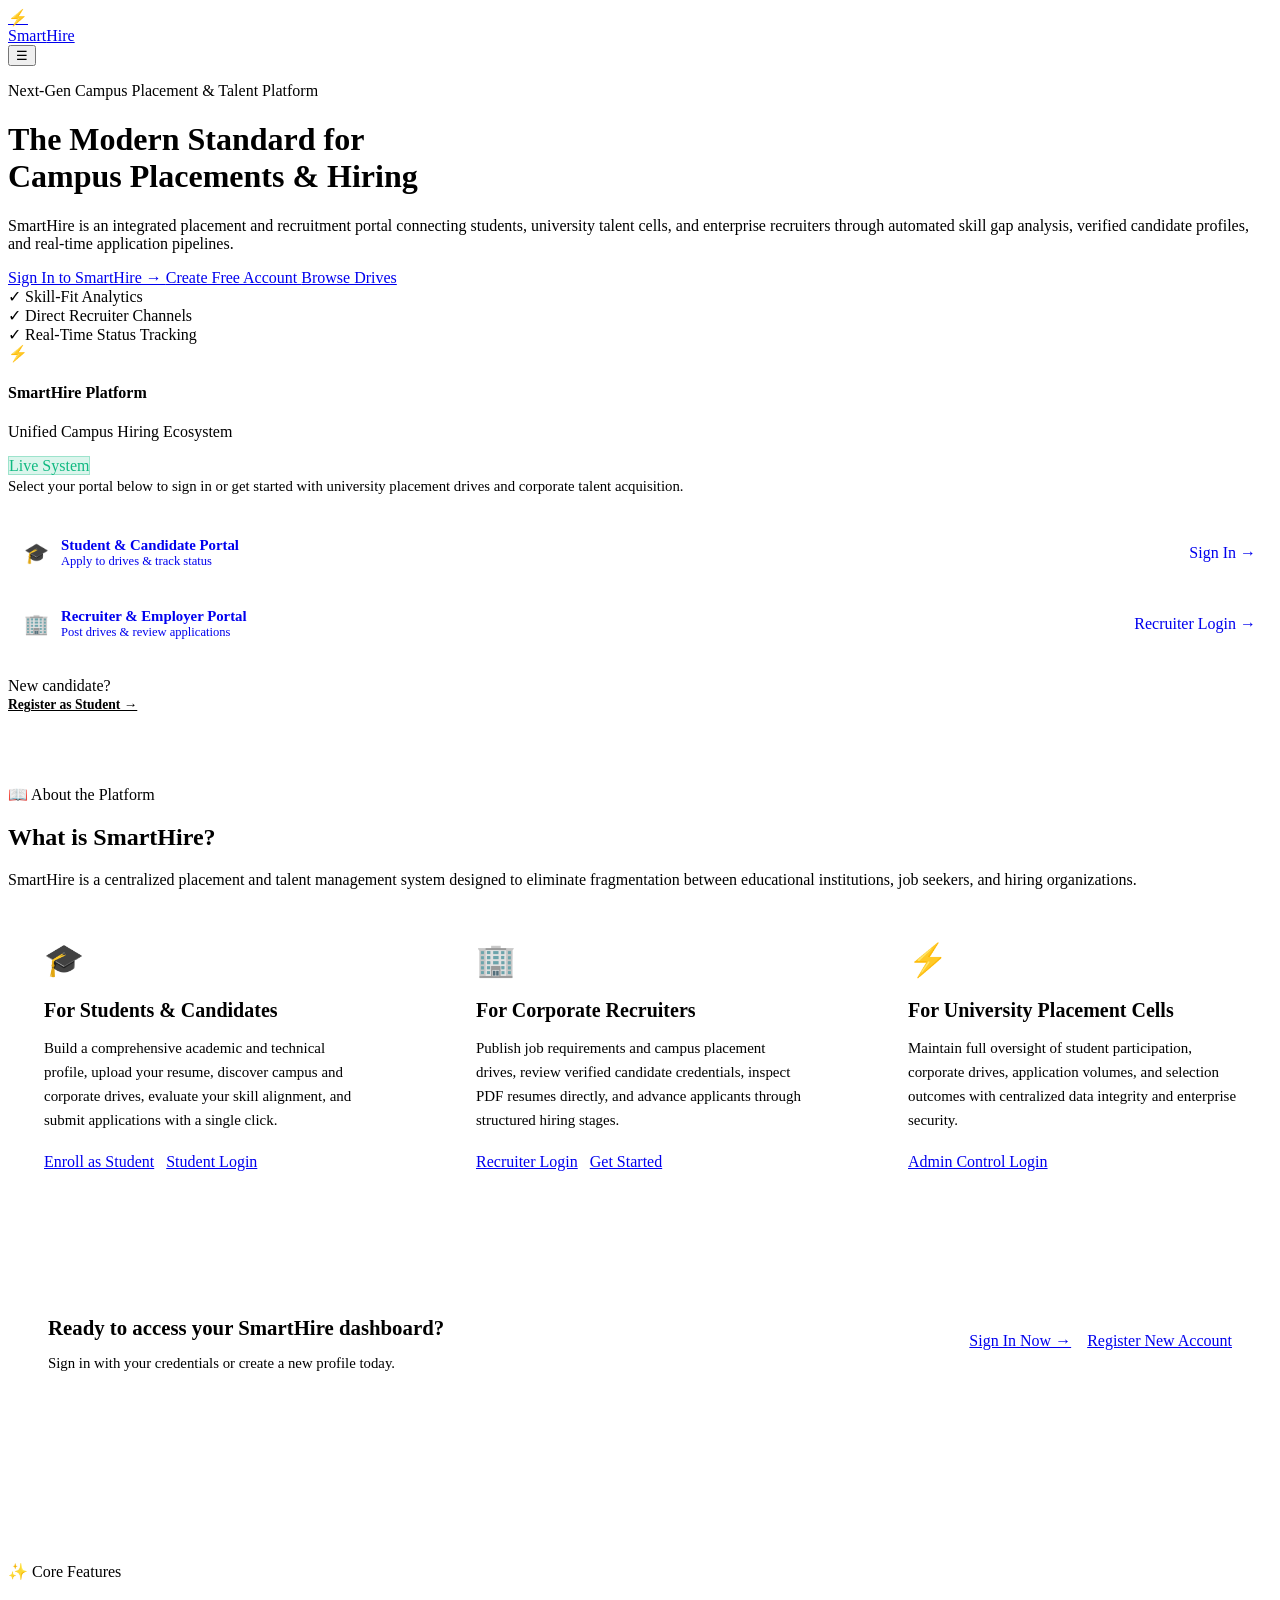
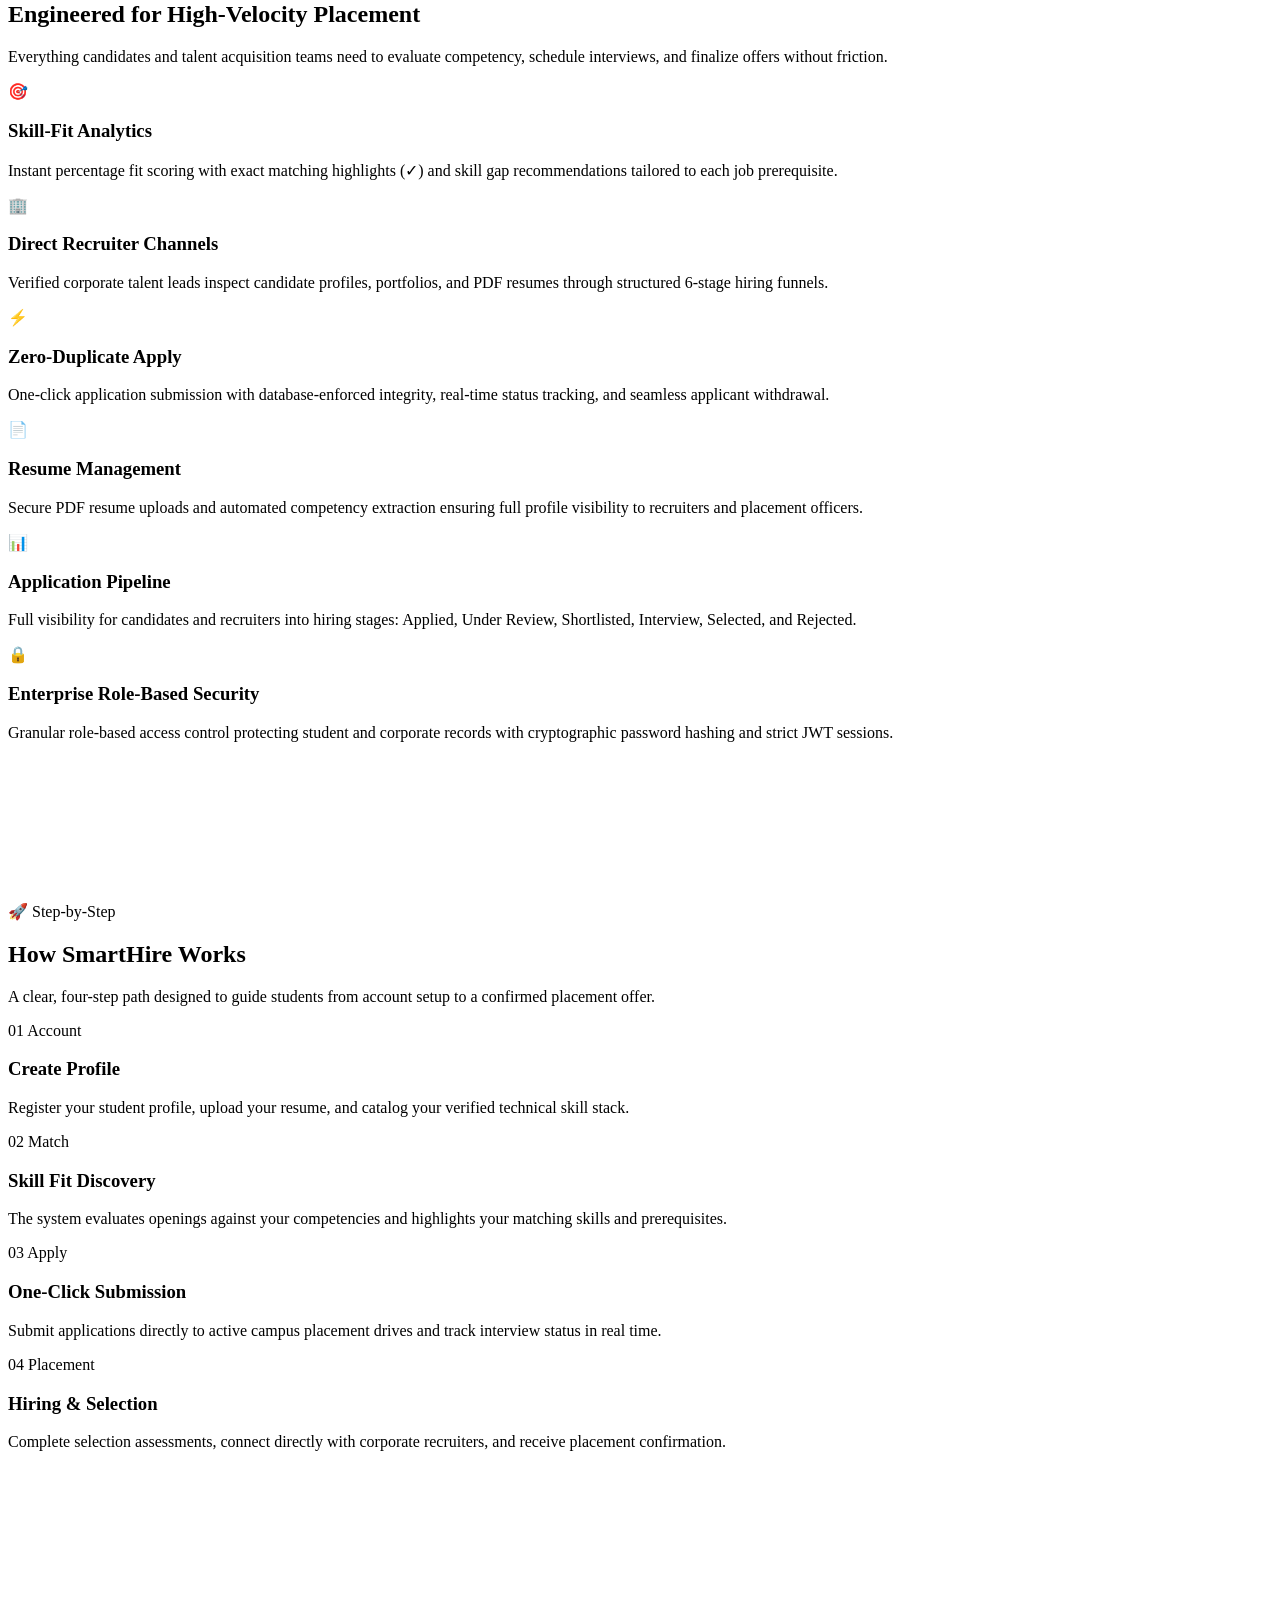
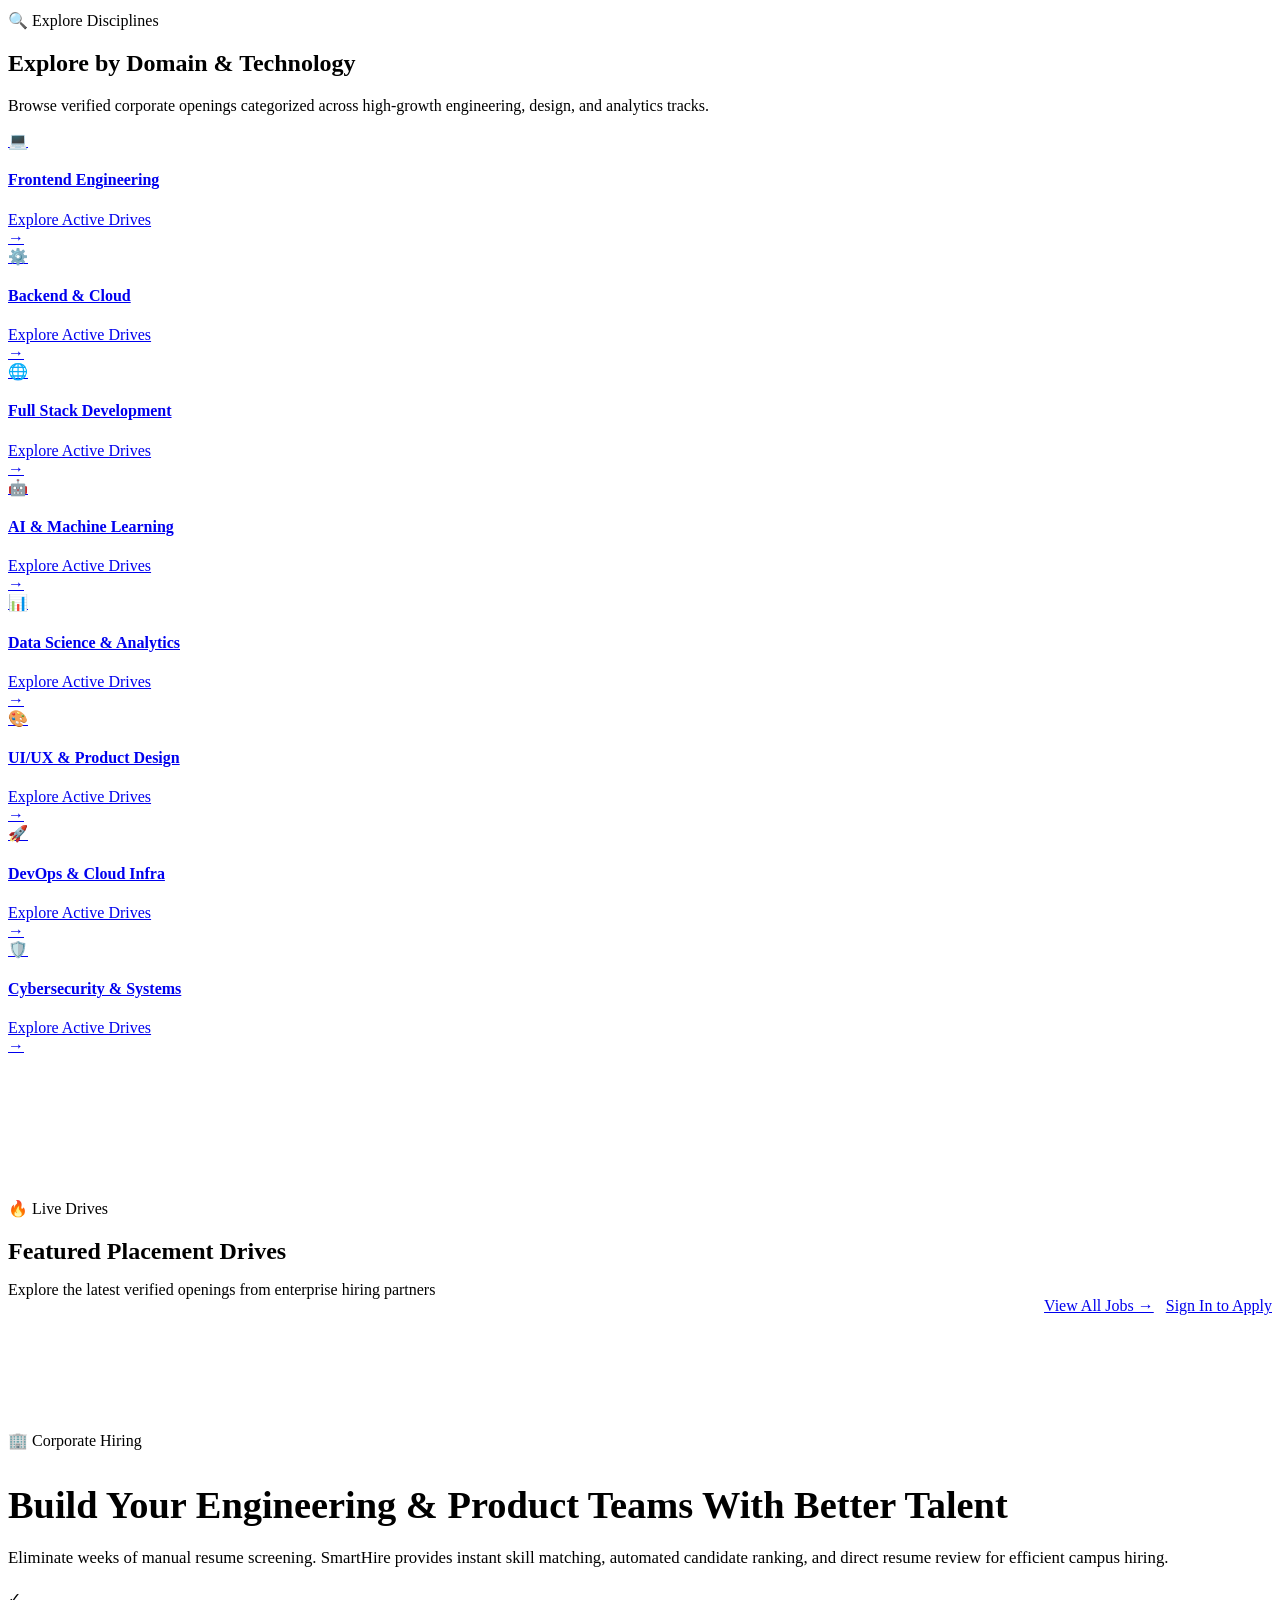
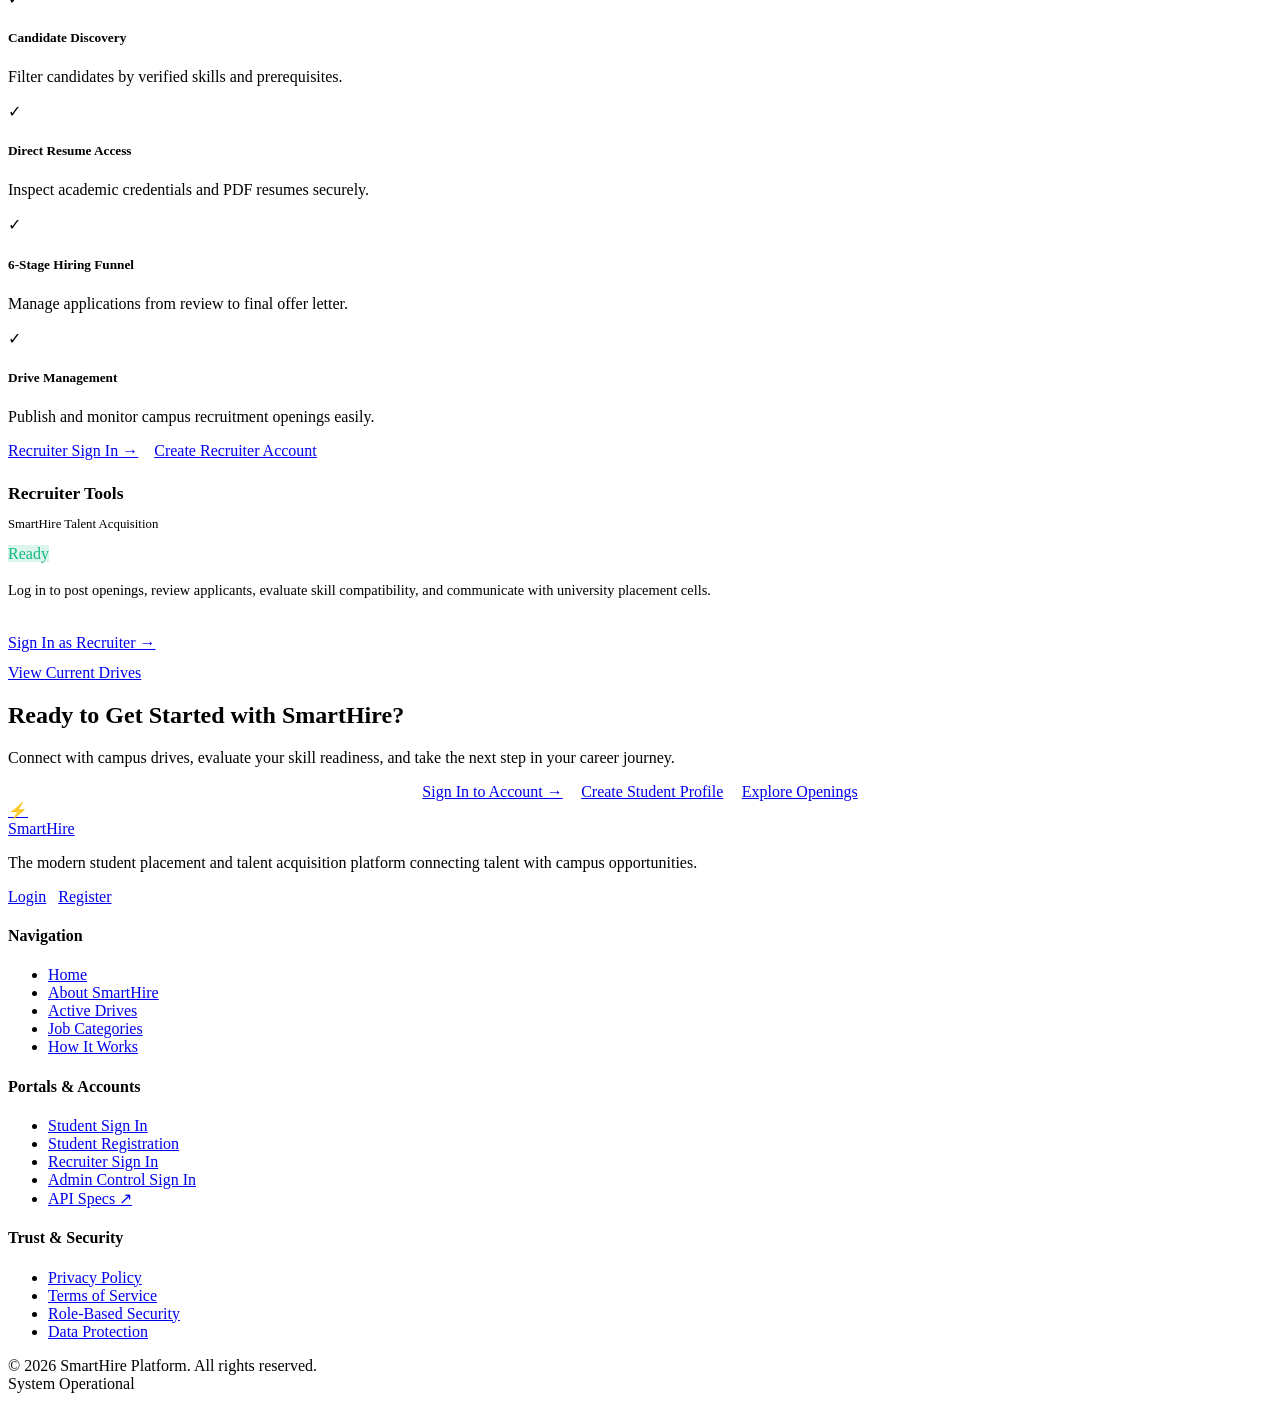
==== commit 1b980245: "feat: redirect to homepage on login, add About SmartHire section and prominent login/register button" ====
--- a/frontend/index.html
+++ b/frontend/index.html
@@ -3,8 +3,8 @@
 <head>
   <meta charset="UTF-8" />
   <meta name="viewport" content="width=device-width, initial-scale=1.0" />
-  <title>SmartHire — Next-Gen AI Placement & Talent Acquisition Platform</title>
-  <meta name="description" content="AI-driven recruitment and campus placement platform connecting verified student competencies with enterprise hiring opportunities in real time." />
+  <title>SmartHire — Modern Student Placement & Talent Acquisition Platform</title>
+  <meta name="description" content="SmartHire is an intelligent campus placement and talent acquisition platform connecting students, university placement cells, and corporate recruiters." />
   
   <!-- Google Fonts: Inter & Outfit -->
   <link rel="preconnect" href="https://fonts.googleapis.com">
@@ -29,7 +29,7 @@
     </div>
   </nav>
 
-  <!-- Hero Section with Ambient Glows & Interactive Visual -->
+  <!-- Hero Section -->
   <header class="landing-hero-wrapper">
     <!-- Ambient Animated Gradient Blobs -->
     <div class="ambient-glow-blob glow-blob-1" aria-hidden="true"></div>
@@ -44,102 +44,98 @@
         <div class="hero-content">
           <div class="hero-badge">
             <span class="live-pulse-dot" aria-hidden="true"></span>
-            <span>Next-Gen AI Recruitment & Placement Platform</span>
+            <span>Next-Gen Campus Placement & Talent Platform</span>
           </div>
           
           <h1 class="hero-title">
-            Connect Top Talent With <br />
-            <span class="gradient-text">Future-Ready Opportunities</span>
+            The Modern Standard for <br />
+            <span class="gradient-text">Campus Placements & Hiring</span>
           </h1>
           
           <p class="hero-subtitle">
-            SmartHire seamlessly connects ambitious candidates, premier university talent cells, and enterprise recruiters through automated skill gap analysis, real-time match scoring, and frictionless hiring pipelines.
+            SmartHire is an integrated placement and recruitment portal connecting students, university talent cells, and enterprise recruiters through automated skill gap analysis, verified candidate profiles, and real-time application pipelines.
           </p>
           
           <div class="hero-actions">
-            <a href="/jobs.html" class="btn btn-primary btn-lg" id="hero-find-jobs-btn">
-              Explore Opportunities &rarr;
+            <a href="/login.html" class="btn btn-primary btn-lg" id="hero-login-btn">
+              Sign In to SmartHire &rarr;
             </a>
-            <a href="#employers" class="btn btn-secondary btn-lg" id="hero-employer-btn">
-              🏢 For Employers
+            <a href="/register.html" class="btn btn-secondary btn-lg" id="hero-register-btn">
+              Create Free Account
             </a>
-          </div>
-
-          <!-- Micro Trust Proof -->
+            <a href="/jobs.html" class="btn btn-outline btn-lg" id="hero-explore-jobs-btn">
+              Browse Drives
+            </a>
+          </div>
+
+          <!-- Platform Highlights -->
           <div class="hero-trust-row">
             <div class="trust-item">
-              <span class="check">✓</span> <span>Verified Candidate Skills</span>
-            </div>
-            <div class="trust-item">
-              <span class="check">✓</span> <span>Instant AI Fit Scoring</span>
+              <span class="check">✓</span> <span>Skill-Fit Analytics</span>
             </div>
             <div class="trust-item">
               <span class="check">✓</span> <span>Direct Recruiter Channels</span>
             </div>
-          </div>
-        </div>
-
-        <!-- Right Hero Visual (Multi-Layer AI Talent Showcase Card) -->
+            <div class="trust-item">
+              <span class="check">✓</span> <span>Real-Time Status Tracking</span>
+            </div>
+          </div>
+        </div>
+
+        <!-- Right Hero Visual (Platform Access & Overview Card) -->
         <div class="hero-visual-card-wrap">
-          
-          <!-- Orbiting Satellite Pill: Top Right -->
-          <div class="floating-orbit-pill pill-top-right">
-            <span style="color: #10b981; font-size: 1rem;">⚡</span>
-            <span>3.2x Faster Placement</span>
-          </div>
-
-          <!-- Orbiting Satellite Pill: Bottom Left -->
-          <div class="floating-orbit-pill pill-bottom-left">
-            <span style="color: var(--brand-accent); font-size: 1rem;">🏢</span>
-            <span>500+ Hiring Partners</span>
-          </div>
-
-          <!-- Main Interactive AI Showcase Card -->
           <div class="ai-showcase-card">
             
             <div class="showcase-header">
               <div class="candidate-avatar-row">
-                <div class="candidate-avatar">RS</div>
+                <div class="candidate-avatar">⚡</div>
                 <div class="candidate-info">
-                  <h4>Rahul Sharma</h4>
-                  <p>Full Stack AI Engineer &bull; Final Year</p>
+                  <h4>SmartHire Platform</h4>
+                  <p>Unified Campus Hiring Ecosystem</p>
                 </div>
               </div>
-              <div class="match-score-badge">
-                <div class="score">98.4%</div>
-                <div class="score-label">AI Match Score</div>
-              </div>
-            </div>
-
-            <div class="showcase-match-meter">
-              <div class="meter-labels">
-                <span style="color: var(--text-secondary);">Target Prerequisites</span>
-                <span style="color: #10b981;">Optimal Fit</span>
-              </div>
-              <div class="meter-track">
-                <div class="meter-fill"></div>
-              </div>
-            </div>
-
-            <div class="showcase-skills">
-              <div class="showcase-skills-title">Verified Competencies</div>
-              <div class="showcase-skills-chips">
-                <span class="skill-chip verified">Python ✓</span>
-                <span class="skill-chip verified">React.js ✓</span>
-                <span class="skill-chip verified">FastAPI ✓</span>
-                <span class="skill-chip verified">PyTorch ✓</span>
-                <span class="skill-chip verified">PostgreSQL ✓</span>
-              </div>
+              <span class="badge" style="background: rgba(16, 185, 129, 0.15); color: #10b981; border: 1px solid rgba(16, 185, 129, 0.3);">
+                Live System
+              </span>
+            </div>
+
+            <div style="margin-bottom: 1.5rem; color: var(--text-secondary); font-size: 0.925rem; line-height: 1.6;">
+              Select your portal below to sign in or get started with university placement drives and corporate talent acquisition.
+            </div>
+
+            <!-- Role Access Cards -->
+            <div style="display: flex; flex-direction: column; gap: 0.75rem; margin-bottom: 1.5rem;">
+              <a href="/login.html" class="card-interactive" style="display: flex; align-items: center; justify-content: space-between; padding: 0.85rem 1rem; background: var(--bg-surface-elevated); border: 1px solid var(--border-default); border-radius: var(--radius-md); text-decoration: none;">
+                <div style="display: flex; align-items: center; gap: 0.75rem;">
+                  <span style="font-size: 1.25rem;">🎓</span>
+                  <div>
+                    <div style="font-size: 0.925rem; font-weight: 700; color: var(--text-primary);">Student & Candidate Portal</div>
+                    <div style="font-size: 0.785rem; color: var(--text-muted);">Apply to drives & track status</div>
+                  </div>
+                </div>
+                <span class="btn btn-primary btn-sm">Sign In &rarr;</span>
+              </a>
+
+              <a href="/login.html" class="card-interactive" style="display: flex; align-items: center; justify-content: space-between; padding: 0.85rem 1rem; background: var(--bg-surface-elevated); border: 1px solid var(--border-default); border-radius: var(--radius-md); text-decoration: none;">
+                <div style="display: flex; align-items: center; gap: 0.75rem;">
+                  <span style="font-size: 1.25rem;">🏢</span>
+                  <div>
+                    <div style="font-size: 0.925rem; font-weight: 700; color: var(--text-primary);">Recruiter & Employer Portal</div>
+                    <div style="font-size: 0.785rem; color: var(--text-muted);">Post drives & review applications</div>
+                  </div>
+                </div>
+                <span class="btn btn-secondary btn-sm">Recruiter Login &rarr;</span>
+              </a>
             </div>
 
             <div class="showcase-footer">
               <div class="ai-status-indicator">
                 <span class="live-pulse-dot" style="width: 6px; height: 6px;"></span>
-                <span>Active Placement Drive: Tier-1 SDE</span>
-              </div>
-              <span class="badge" style="background: rgba(16, 185, 129, 0.15); color: #10b981; border: 1px solid rgba(16, 185, 129, 0.3);">
-                Shortlisted
-              </span>
+                <span>New candidate?</span>
+              </div>
+              <a href="/register.html" style="color: var(--brand-accent); font-weight: 600; font-size: 0.85rem;">
+                Register as Student &rarr;
+              </a>
             </div>
 
           </div>
@@ -149,41 +145,78 @@
     </div>
   </header>
 
-  <!-- Live Statistics Banner Section -->
-  <section class="stats-section" id="stats">
-    <div class="container">
-      <div class="stats-grid-modern">
-        
-        <div class="stat-box-modern color-violet">
-          <div class="stat-number-counter" data-counter-target="12000" data-counter-suffix="+">12,000+</div>
-          <div class="stat-label-modern">Placed Candidates</div>
-        </div>
-
-        <div class="stat-box-modern color-cyan">
-          <div class="stat-number-counter" data-counter-target="500" data-counter-suffix="+">500+</div>
-          <div class="stat-label-modern">Partner Companies</div>
-        </div>
-
-        <div class="stat-box-modern color-emerald">
-          <div class="stat-number-counter" data-counter-target="2500" data-counter-suffix="+">2,500+</div>
-          <div class="stat-label-modern">Active Job Drives</div>
-        </div>
-
-        <div class="stat-box-modern color-amber">
-          <div class="stat-number-counter" data-counter-target="98.4" data-counter-suffix="%" data-counter-decimals="1">98.4%</div>
-          <div class="stat-label-modern">Placement Match Rate</div>
-        </div>
-
-      </div>
-    </div>
-  </section>
-
-  <!-- Platform Features Grid Section -->
-  <section class="page-wrapper" id="features" style="padding: 4rem 0;">
+  <!-- About SmartHire Section -->
+  <section class="page-wrapper" id="about" style="padding: 4.5rem 0; background: var(--bg-canvas); border-top: 1px solid var(--border-subtle); border-bottom: 1px solid var(--border-subtle);">
     <div class="container">
       
       <div class="section-header-wrap">
-        <div class="section-tag-pill">✨ Intelligent Capabilities</div>
+        <div class="section-tag-pill">📖 About the Platform</div>
+        <h2 class="section-main-title">What is SmartHire?</h2>
+        <p class="section-main-desc">
+          SmartHire is a centralized placement and talent management system designed to eliminate fragmentation between educational institutions, job seekers, and hiring organizations.
+        </p>
+      </div>
+
+      <div style="display: grid; grid-template-columns: repeat(auto-fit, minmax(320px, 1fr)); gap: 2rem; margin-bottom: 3.5rem;">
+        
+        <div class="card" style="padding: 2.25rem;">
+          <div style="font-size: 2rem; margin-bottom: 1rem;">🎓</div>
+          <h3 style="font-size: 1.25rem; margin-bottom: 0.75rem;">For Students & Candidates</h3>
+          <p style="color: var(--text-secondary); font-size: 0.935rem; line-height: 1.6; margin-bottom: 1.25rem;">
+            Build a comprehensive academic and technical profile, upload your resume, discover campus and corporate drives, evaluate your skill alignment, and submit applications with a single click.
+          </p>
+          <div style="display: flex; gap: 0.75rem; flex-wrap: wrap;">
+            <a href="/register.html" class="btn btn-primary btn-sm">Enroll as Student</a>
+            <a href="/login.html" class="btn btn-secondary btn-sm">Student Login</a>
+          </div>
+        </div>
+
+        <div class="card" style="padding: 2.25rem;">
+          <div style="font-size: 2rem; margin-bottom: 1rem;">🏢</div>
+          <h3 style="font-size: 1.25rem; margin-bottom: 0.75rem;">For Corporate Recruiters</h3>
+          <p style="color: var(--text-secondary); font-size: 0.935rem; line-height: 1.6; margin-bottom: 1.25rem;">
+            Publish job requirements and campus placement drives, review verified candidate credentials, inspect PDF resumes directly, and advance applicants through structured hiring stages.
+          </p>
+          <div style="display: flex; gap: 0.75rem; flex-wrap: wrap;">
+            <a href="/login.html" class="btn btn-primary btn-sm">Recruiter Login</a>
+            <a href="/register.html" class="btn btn-secondary btn-sm">Get Started</a>
+          </div>
+        </div>
+
+        <div class="card" style="padding: 2.25rem;">
+          <div style="font-size: 2rem; margin-bottom: 1rem;">⚡</div>
+          <h3 style="font-size: 1.25rem; margin-bottom: 0.75rem;">For University Placement Cells</h3>
+          <p style="color: var(--text-secondary); font-size: 0.935rem; line-height: 1.6; margin-bottom: 1.25rem;">
+            Maintain full oversight of student participation, corporate drives, application volumes, and selection outcomes with centralized data integrity and enterprise security.
+          </p>
+          <div style="display: flex; gap: 0.75rem; flex-wrap: wrap;">
+            <a href="/login.html" class="btn btn-secondary btn-sm">Admin Control Login</a>
+          </div>
+        </div>
+
+      </div>
+
+      <!-- Quick Platform Actions Bar -->
+      <div class="card" style="display: flex; align-items: center; justify-content: space-between; padding: 2rem 2.5rem; flex-wrap: wrap; gap: 1.5rem; background: var(--bg-surface-elevated); border-color: var(--border-glow);">
+        <div>
+          <h3 style="font-size: 1.3rem; margin-bottom: 0.35rem;">Ready to access your SmartHire dashboard?</h3>
+          <p style="color: var(--text-secondary); font-size: 0.925rem;">Sign in with your credentials or create a new profile today.</p>
+        </div>
+        <div style="display: flex; gap: 1rem; flex-wrap: wrap;">
+          <a href="/login.html" class="btn btn-primary btn-md">Sign In Now &rarr;</a>
+          <a href="/register.html" class="btn btn-secondary btn-md">Register New Account</a>
+        </div>
+      </div>
+
+    </div>
+  </section>
+
+  <!-- Platform Core Capabilities Grid Section -->
+  <section class="page-wrapper" id="features" style="padding: 4.5rem 0;">
+    <div class="container">
+      
+      <div class="section-header-wrap">
+        <div class="section-tag-pill">✨ Core Features</div>
         <h2 class="section-main-title">Engineered for High-Velocity Placement</h2>
         <p class="section-main-desc">
           Everything candidates and talent acquisition teams need to evaluate competency, schedule interviews, and finalize offers without friction.
@@ -194,9 +227,9 @@
         
         <div class="feature-card-pro theme-violet">
           <div class="feature-icon-pro ico-violet">🎯</div>
-          <h3>AI Skill-Fit Analytics</h3>
+          <h3>Skill-Fit Analytics</h3>
           <p>
-            Instant percentage fit scoring with exact matching highlights (✓) and actionable skill gap recommendations tailored to each job prerequisite.
+            Instant percentage fit scoring with exact matching highlights (✓) and skill gap recommendations tailored to each job prerequisite.
           </p>
         </div>
 
@@ -204,7 +237,7 @@
           <div class="feature-icon-pro ico-cyan">🏢</div>
           <h3>Direct Recruiter Channels</h3>
           <p>
-            Connect directly with verified corporate talent leads who inspect candidate profiles, portfolios, and PDF resumes through structured 6-stage hiring funnels.
+            Verified corporate talent leads inspect candidate profiles, portfolios, and PDF resumes through structured 6-stage hiring funnels.
           </p>
         </div>
 
@@ -212,31 +245,31 @@
           <div class="feature-icon-pro ico-emerald">⚡</div>
           <h3>Zero-Duplicate Apply</h3>
           <p>
-            One-click application submission with database-enforced integrity, real-time status tracking, and seamless applicant withdrawal options.
+            One-click application submission with database-enforced integrity, real-time status tracking, and seamless applicant withdrawal.
           </p>
         </div>
 
         <div class="feature-card-pro theme-amber">
           <div class="feature-icon-pro ico-amber">📄</div>
-          <h3>Intelligent Resume Parsing</h3>
+          <h3>Resume Management</h3>
           <p>
-            Automated PDF resume analysis extracting technical skills, past projects, and academic background to ensure maximum visibility to hiring managers.
+            Secure PDF resume uploads and automated competency extraction ensuring full profile visibility to recruiters and placement officers.
           </p>
         </div>
 
         <div class="feature-card-pro theme-pink">
           <div class="feature-icon-pro ico-pink">📊</div>
-          <h3>Placement Drive Analytics</h3>
+          <h3>Application Pipeline</h3>
           <p>
-            Comprehensive visual metrics tracking candidate application volume, interview conversion rates, and corporate hiring timelines in real time.
+            Full visibility for candidates and recruiters into hiring stages: Applied, Under Review, Shortlisted, Interview, Selected, and Rejected.
           </p>
         </div>
 
         <div class="feature-card-pro theme-indigo">
           <div class="feature-icon-pro ico-indigo">🔒</div>
-          <h3>Enterprise Security</h3>
+          <h3>Enterprise Role-Based Security</h3>
           <p>
-            Role-based access control protecting student records and employer credentials with cryptographic password hashing and strict JWT sessions.
+            Granular role-based access control protecting student and corporate records with cryptographic password hashing and strict JWT sessions.
           </p>
         </div>
 
@@ -244,15 +277,15 @@
     </div>
   </section>
 
-  <!-- How It Works (4-Step Connected Workflow) -->
-  <section class="page-wrapper" id="how-it-works" style="padding: 4rem 0; background: var(--bg-canvas); border-top: 1px solid var(--border-subtle); border-bottom: 1px solid var(--border-subtle);">
+  <!-- How It Works (4-Step Workflow) -->
+  <section class="page-wrapper" id="how-it-works" style="padding: 4.5rem 0; background: var(--bg-canvas); border-top: 1px solid var(--border-subtle); border-bottom: 1px solid var(--border-subtle);">
     <div class="container">
       
       <div class="section-header-wrap">
-        <div class="section-tag-pill">🚀 Seamless Workflow</div>
-        <h2 class="section-main-title">How SmartHire Accelerates Your Career</h2>
+        <div class="section-tag-pill">🚀 Step-by-Step</div>
+        <h2 class="section-main-title">How SmartHire Works</h2>
         <p class="section-main-desc">
-          A clear, four-step path designed to guide students from account setup to a confirmed corporate offer.
+          A clear, four-step path designed to guide students from account setup to a confirmed placement offer.
         </p>
       </div>
 
@@ -260,34 +293,34 @@
         
         <div class="step-card-modern step-1">
           <div class="step-number-badge">
-            01 <span class="step-pill">Profile</span>
-          </div>
-          <h3>Create Verified Profile</h3>
-          <p>Build your professional student profile, upload your resume, and catalog your verified technical skill stack.</p>
+            01 <span class="step-pill">Account</span>
+          </div>
+          <h3>Create Profile</h3>
+          <p>Register your student profile, upload your resume, and catalog your verified technical skill stack.</p>
         </div>
 
         <div class="step-card-modern step-2">
           <div class="step-number-badge">
             02 <span class="step-pill">Match</span>
           </div>
-          <h3>AI Skill Discovery</h3>
-          <p>Our intelligent matching engine scores opportunities against your profile and pinpoints optimal role alignment.</p>
+          <h3>Skill Fit Discovery</h3>
+          <p>The system evaluates openings against your competencies and highlights your matching skills and prerequisites.</p>
         </div>
 
         <div class="step-card-modern step-3">
           <div class="step-number-badge">
-            03 <span class="step-pill">Pipeline</span>
-          </div>
-          <h3>One-Click Apply</h3>
-          <p>Submit applications instantly to active campus placement drives and track interview status in real-time.</p>
+            03 <span class="step-pill">Apply</span>
+          </div>
+          <h3>One-Click Submission</h3>
+          <p>Submit applications directly to active campus placement drives and track interview status in real time.</p>
         </div>
 
         <div class="step-card-modern step-4">
           <div class="step-number-badge">
-            04 <span class="step-pill">Success</span>
-          </div>
-          <h3>Get Hired</h3>
-          <p>Complete technical assessments, connect directly with corporate recruiters, and accept tier-1 offers.</p>
+            04 <span class="step-pill">Placement</span>
+          </div>
+          <h3>Hiring & Selection</h3>
+          <p>Complete selection assessments, connect directly with corporate recruiters, and receive placement confirmation.</p>
         </div>
 
       </div>
@@ -299,7 +332,7 @@
     <div class="container">
       
       <div class="section-header-wrap">
-        <div class="section-tag-pill">🔍 High-Demand Roles</div>
+        <div class="section-tag-pill">🔍 Explore Disciplines</div>
         <h2 class="section-main-title">Explore by Domain & Technology</h2>
         <p class="section-main-desc">
           Browse verified corporate openings categorized across high-growth engineering, design, and analytics tracks.
@@ -313,7 +346,7 @@
             <div class="cat-icon-badge bg-blue">💻</div>
             <div class="cat-details">
               <h4>Frontend Engineering</h4>
-              <span>320+ Active Drives</span>
+              <span>Explore Active Drives</span>
             </div>
           </div>
           <div class="cat-arrow-action">&rarr;</div>
@@ -324,7 +357,7 @@
             <div class="cat-icon-badge bg-emerald">⚙️</div>
             <div class="cat-details">
               <h4>Backend & Cloud</h4>
-              <span>450+ Active Drives</span>
+              <span>Explore Active Drives</span>
             </div>
           </div>
           <div class="cat-arrow-action">&rarr;</div>
@@ -335,7 +368,7 @@
             <div class="cat-icon-badge bg-violet">🌐</div>
             <div class="cat-details">
               <h4>Full Stack Development</h4>
-              <span>580+ Active Drives</span>
+              <span>Explore Active Drives</span>
             </div>
           </div>
           <div class="cat-arrow-action">&rarr;</div>
@@ -346,7 +379,7 @@
             <div class="cat-icon-badge bg-pink">🤖</div>
             <div class="cat-details">
               <h4>AI & Machine Learning</h4>
-              <span>210+ Active Drives</span>
+              <span>Explore Active Drives</span>
             </div>
           </div>
           <div class="cat-arrow-action">&rarr;</div>
@@ -357,7 +390,7 @@
             <div class="cat-icon-badge bg-amber">📊</div>
             <div class="cat-details">
               <h4>Data Science & Analytics</h4>
-              <span>190+ Active Drives</span>
+              <span>Explore Active Drives</span>
             </div>
           </div>
           <div class="cat-arrow-action">&rarr;</div>
@@ -368,7 +401,7 @@
             <div class="cat-icon-badge bg-rose">🎨</div>
             <div class="cat-details">
               <h4>UI/UX & Product Design</h4>
-              <span>140+ Active Drives</span>
+              <span>Explore Active Drives</span>
             </div>
           </div>
           <div class="cat-arrow-action">&rarr;</div>
@@ -379,7 +412,7 @@
             <div class="cat-icon-badge bg-sky">🚀</div>
             <div class="cat-details">
               <h4>DevOps & Cloud Infra</h4>
-              <span>160+ Active Drives</span>
+              <span>Explore Active Drives</span>
             </div>
           </div>
           <div class="cat-arrow-action">&rarr;</div>
@@ -390,7 +423,7 @@
             <div class="cat-icon-badge bg-ruby">🛡️</div>
             <div class="cat-details">
               <h4>Cybersecurity & Systems</h4>
-              <span>110+ Active Drives</span>
+              <span>Explore Active Drives</span>
             </div>
           </div>
           <div class="cat-arrow-action">&rarr;</div>
@@ -406,11 +439,14 @@
       
       <div style="display: flex; align-items: flex-end; justify-content: space-between; margin-bottom: 2.75rem; flex-wrap: wrap; gap: 1rem;">
         <div>
-          <div class="section-tag-pill" style="margin-bottom: 0.6rem;">🔥 Active Openings</div>
+          <div class="section-tag-pill" style="margin-bottom: 0.6rem;">🔥 Live Drives</div>
           <h2 class="section-main-title" style="margin-bottom: 0.35rem;">Featured Placement Drives</h2>
           <p style="color: var(--text-secondary);">Explore the latest verified openings from enterprise hiring partners</p>
         </div>
-        <a href="/jobs.html" class="btn btn-outline btn-md" id="view-all-jobs-link">View All Opportunities &rarr;</a>
+        <div style="display: flex; gap: 0.75rem; flex-wrap: wrap;">
+          <a href="/jobs.html" class="btn btn-primary btn-md" id="view-all-jobs-link">View All Jobs &rarr;</a>
+          <a href="/login.html" class="btn btn-secondary btn-md">Sign In to Apply</a>
+        </div>
       </div>
 
       <div id="preview-jobs-grid" style="display: grid; grid-template-columns: repeat(auto-fit, minmax(320px, 1fr)); gap: 1.5rem;">
@@ -429,12 +465,12 @@
       <div class="employer-grid">
         
         <div>
-          <div class="section-tag-pill">🏢 For Corporate Recruiters</div>
+          <div class="section-tag-pill">🏢 Corporate Hiring</div>
           <h2 style="font-size: 2.4rem; font-weight: 800; margin-bottom: 1rem; line-height: 1.2;">
-            Build Your High-Performance Team With Better Talent
+            Build Your Engineering & Product Teams With Better Talent
           </h2>
           <p style="color: var(--text-secondary); font-size: 1.05rem; line-height: 1.6;">
-            Eliminate weeks of manual resume screening. SmartHire provides instant skill gap analytics, automated candidate scoring, and verified student credentials for seamless campus hiring.
+            Eliminate weeks of manual resume screening. SmartHire provides instant skill matching, automated candidate ranking, and direct resume review for efficient campus hiring.
           </p>
 
           <div class="employer-benefits-list">
@@ -442,8 +478,8 @@
             <div class="benefit-item">
               <div class="benefit-icon-check">✓</div>
               <div class="benefit-text">
-                <h5>AI Match Shortlisting</h5>
-                <p>Filter candidates instantly by exact skill competencies.</p>
+                <h5>Candidate Discovery</h5>
+                <p>Filter candidates by verified skills and prerequisites.</p>
               </div>
             </div>
 
@@ -451,7 +487,7 @@
               <div class="benefit-icon-check">✓</div>
               <div class="benefit-text">
                 <h5>Direct Resume Access</h5>
-                <p>Inspect verified academic credentials and resumes in one click.</p>
+                <p>Inspect academic credentials and PDF resumes securely.</p>
               </div>
             </div>
 
@@ -459,125 +495,43 @@
               <div class="benefit-icon-check">✓</div>
               <div class="benefit-text">
                 <h5>6-Stage Hiring Funnel</h5>
-                <p>Advance applicants from review to offer with real-time status.</p>
+                <p>Manage applications from review to final offer letter.</p>
               </div>
             </div>
 
             <div class="benefit-item">
               <div class="benefit-icon-check">✓</div>
               <div class="benefit-text">
-                <h5>Placement Analytics</h5>
-                <p>Monitor drive conversion and applicant volume continuously.</p>
+                <h5>Drive Management</h5>
+                <p>Publish and monitor campus recruitment openings easily.</p>
               </div>
             </div>
 
           </div>
 
           <div style="display: flex; gap: 1rem; flex-wrap: wrap;">
-            <a href="/register.html" class="btn btn-primary btn-lg">Start Hiring Talent &rarr;</a>
-            <a href="/login.html" class="btn btn-secondary btn-lg">Recruiter Sign In</a>
-          </div>
-        </div>
-
-        <!-- Recruiter Preview Metric Card -->
+            <a href="/login.html" class="btn btn-primary btn-lg">Recruiter Sign In &rarr;</a>
+            <a href="/register.html" class="btn btn-secondary btn-lg">Create Recruiter Account</a>
+          </div>
+        </div>
+
+        <!-- Recruiter Overview Card -->
         <div class="recruiter-preview-card">
           <div class="recruiter-card-header">
             <div>
-              <h4 style="font-size: 1.1rem; margin-bottom: 0.15rem;">Live Hiring Pipeline</h4>
-              <p style="font-size: 0.8rem; color: var(--text-muted);">Enterprise Tech Drive #2026</p>
-            </div>
-            <span class="badge" style="background: rgba(16, 185, 129, 0.15); color: #10b981;">Active</span>
-          </div>
-
-          <div class="recruiter-funnel-row">
-            <span>Total Applicants</span>
-            <strong>342 Candidates</strong>
-          </div>
-
-          <div class="recruiter-funnel-row">
-            <span>AI High-Fit (>80%)</span>
-            <strong style="color: #10b981;">94 Qualified</strong>
-          </div>
-
-          <div class="recruiter-funnel-row">
-            <span>Technical Interviews</span>
-            <strong style="color: var(--brand-accent);">28 In Progress</strong>
-          </div>
-
-          <div class="recruiter-funnel-row">
-            <span>Offers Extended</span>
-            <strong style="color: #c084fc;">14 Confirmed</strong>
-          </div>
-
-          <div style="margin-top: 1.25rem; padding-top: 1rem; border-top: 1px solid var(--border-subtle); display: flex; justify-content: space-between; align-items: center; font-size: 0.825rem; color: var(--text-muted);">
-            <span>⚡ Avg. Time to Hire</span>
-            <strong style="color: var(--text-primary);">8.5 Days (3.2x faster)</strong>
-          </div>
-        </div>
-
-      </div>
-    </div>
-  </section>
-
-  <!-- Testimonials Section -->
-  <section class="page-wrapper" id="testimonials" style="padding: 4rem 0;">
-    <div class="container">
-      
-      <div class="section-header-wrap">
-        <div class="section-tag-pill">💬 Testimonials & Impact</div>
-        <h2 class="section-main-title">Trusted by Students & Enterprise Recruiters</h2>
-        <p class="section-main-desc">
-          Hear how SmartHire transforms campus recruitment for candidates and talent acquisition leads alike.
-        </p>
-      </div>
-
-      <div class="testimonials-grid-3">
-        
-        <div class="testimonial-card-pro">
-          <div>
-            <div class="rating-stars">★★★★★</div>
-            <p class="testimonial-quote">
-              "SmartHire's skill-fit scoring showed me exactly which cloud and backend tools I needed to polish. Within 2 weeks of applying, I secured an offer from a tier-1 technology firm!"
-            </p>
-          </div>
-          <div class="testimonial-author-row">
-            <div class="author-avatar-badge">AK</div>
-            <div class="author-details">
-              <h4>Ananya Kapoor</h4>
-              <p>Placed Software Engineer &bull; Tier-1 Tech</p>
-            </div>
-          </div>
-        </div>
-
-        <div class="testimonial-card-pro">
-          <div>
-            <div class="rating-stars">★★★★★</div>
-            <p class="testimonial-quote">
-              "As a campus hiring manager, filtering through hundreds of applications was our biggest bottleneck. SmartHire's AI ranking reduced our screening cycle from 3 weeks to under 4 days."
-            </p>
-          </div>
-          <div class="testimonial-author-row">
-            <div class="author-avatar-badge" style="background: linear-gradient(135deg, #3b82f6, #06b6d4);">VM</div>
-            <div class="author-details">
-              <h4>Vikram Mehta</h4>
-              <p>Head of Campus Talent &bull; Global Tech Corp</p>
-            </div>
-          </div>
-        </div>
-
-        <div class="testimonial-card-pro">
-          <div>
-            <div class="rating-stars">★★★★★</div>
-            <p class="testimonial-quote">
-              "The transparency is remarkable. Real-time application tracking means no student is left wondering about their status. It elevated our university's entire placement season."
-            </p>
-          </div>
-          <div class="testimonial-author-row">
-            <div class="author-avatar-badge" style="background: linear-gradient(135deg, #ec4899, #8b5cf6);">SP</div>
-            <div class="author-details">
-              <h4>Prof. Sneha Patel</h4>
-              <p>University Placement Officer &bull; Tech Institute</p>
-            </div>
+              <h4 style="font-size: 1.1rem; margin-bottom: 0.15rem;">Recruiter Tools</h4>
+              <p style="font-size: 0.8rem; color: var(--text-muted);">SmartHire Talent Acquisition</p>
+            </div>
+            <span class="badge" style="background: rgba(16, 185, 129, 0.15); color: #10b981;">Ready</span>
+          </div>
+
+          <div style="padding: 1rem 0; color: var(--text-secondary); font-size: 0.9rem; line-height: 1.6;">
+            Log in to post openings, review applicants, evaluate skill compatibility, and communicate with university placement cells.
+          </div>
+
+          <div style="display: flex; flex-direction: column; gap: 0.75rem; margin-top: 1rem;">
+            <a href="/login.html" class="btn btn-primary btn-block">Sign In as Recruiter &rarr;</a>
+            <a href="/jobs.html" class="btn btn-secondary btn-block">View Current Drives</a>
           </div>
         </div>
 
@@ -589,13 +543,14 @@
   <section class="final-cta-banner-wrapper" id="cta">
     <div class="container">
       <div class="final-cta-box">
-        <h2>Your Next High-Impact Opportunity Starts Here</h2>
+        <h2>Ready to Get Started with SmartHire?</h2>
         <p>
-          Join thousands of high-achieving students and leading recruiters on the modern AI platform engineered for career velocity.
+          Connect with campus drives, evaluate your skill readiness, and take the next step in your career journey.
         </p>
         <div style="display: flex; justify-content: center; gap: 1.15rem; flex-wrap: wrap;">
-          <a href="/register.html" class="btn btn-primary btn-lg">Create Student Profile &rarr;</a>
-          <a href="/jobs.html" class="btn btn-secondary btn-lg">Explore Active Drives</a>
+          <a href="/login.html" class="btn btn-primary btn-lg">Sign In to Account &rarr;</a>
+          <a href="/register.html" class="btn btn-secondary btn-lg">Create Student Profile</a>
+          <a href="/jobs.html" class="btn btn-outline btn-lg">Explore Openings</a>
         </div>
       </div>
     </div>
@@ -613,48 +568,46 @@
             <div>Smart<span class="highlight">Hire</span></div>
           </a>
           <p>
-            The modern standard for student campus placements, automated AI skill matching, and enterprise recruitment pipelines.
-          </p>
-          <div class="footer-social-links">
-            <a href="https://github.com" target="_blank" class="social-icon-btn" aria-label="GitHub">🐙</a>
-            <a href="https://linkedin.com" target="_blank" class="social-icon-btn" aria-label="LinkedIn">💼</a>
-            <a href="https://twitter.com" target="_blank" class="social-icon-btn" aria-label="Twitter">🐦</a>
-            <a href="https://discord.com" target="_blank" class="social-icon-btn" aria-label="Discord">💬</a>
+            The modern student placement and talent acquisition platform connecting talent with campus opportunities.
+          </p>
+          <div style="display: flex; gap: 0.75rem; margin-top: 1rem;">
+            <a href="/login.html" class="btn btn-primary btn-sm">Login</a>
+            <a href="/register.html" class="btn btn-secondary btn-sm">Register</a>
           </div>
         </div>
 
         <!-- Platform Links -->
         <div class="footer-links-col">
-          <h4>Platform</h4>
+          <h4>Navigation</h4>
           <ul class="footer-links-list">
-            <li><a href="/jobs.html">Explore Opportunities</a></li>
+            <li><a href="/index.html">Home</a></li>
+            <li><a href="#about">About SmartHire</a></li>
+            <li><a href="/jobs.html">Active Drives</a></li>
             <li><a href="#categories">Job Categories</a></li>
             <li><a href="#how-it-works">How It Works</a></li>
-            <li><a href="#employers">For Employers</a></li>
-            <li><a href="/login.html">Candidate Sign In</a></li>
           </ul>
         </div>
 
-        <!-- Company & Resources -->
+        <!-- Portals -->
         <div class="footer-links-col">
-          <h4>Resources</h4>
+          <h4>Portals & Accounts</h4>
           <ul class="footer-links-list">
-            <li><a href="#features">AI Skill Analytics</a></li>
+            <li><a href="/login.html">Student Sign In</a></li>
             <li><a href="/register.html">Student Registration</a></li>
-            <li><a href="/api/docs" target="_blank">Developer API Specs ↗</a></li>
-            <li><a href="#testimonials">Success Stories</a></li>
-            <li><a href="/profile.html">Resume Guidelines</a></li>
+            <li><a href="/login.html">Recruiter Sign In</a></li>
+            <li><a href="/login.html">Admin Control Sign In</a></li>
+            <li><a href="/api/docs" target="_blank">API Specs ↗</a></li>
           </ul>
         </div>
 
-        <!-- Legal & Status -->
+        <!-- Trust & Security -->
         <div class="footer-links-col">
           <h4>Trust & Security</h4>
           <ul class="footer-links-list">
             <li><a href="javascript:void(0)">Privacy Policy</a></li>
             <li><a href="javascript:void(0)">Terms of Service</a></li>
-            <li><a href="javascript:void(0)">Security Architecture</a></li>
-            <li><a href="javascript:void(0)">Data Compliance</a></li>
+            <li><a href="javascript:void(0)">Role-Based Security</a></li>
+            <li><a href="javascript:void(0)">Data Protection</a></li>
           </ul>
         </div>
 
@@ -662,11 +615,11 @@
 
       <div class="footer-bottom-bar">
         <div>
-          &copy; 2026 SmartHire Platform Inc. All rights reserved.
+          &copy; 2026 SmartHire Platform. All rights reserved.
         </div>
         <div class="footer-status-pill">
           <span class="live-pulse-dot" style="width: 6px; height: 6px;"></span>
-          <span>All AI Systems Operational</span>
+          <span>System Operational</span>
         </div>
       </div>
     </div>
@@ -682,86 +635,7 @@
         const jobs = res.data || [];
         
         if (!jobs.length) {
-          // Render rich curated fallback drives if database is fresh/empty
-          grid.innerHTML = `
-            <div class="card card-interactive" style="display: flex; flex-direction: column; justify-content: space-between;">
-              <div>
-                <div style="display: flex; align-items: flex-start; justify-content: space-between; gap: 0.5rem; margin-bottom: 0.75rem;">
-                  <div>
-                    <h3 style="font-size: 1.15rem; margin-bottom: 0.2rem;">Full Stack AI Engineer</h3>
-                    <div style="color: var(--brand-accent); font-weight: 600; font-size: 0.9rem;">Nexus Technologies</div>
-                  </div>
-                  <span class="badge" style="background: rgba(139, 92, 246, 0.12); border: 1px solid var(--border-glow); color: var(--brand-accent);">
-                    📍 Bengaluru / Hybrid
-                  </span>
-                </div>
-                <p style="color: var(--text-secondary); font-size: 0.875rem; margin-bottom: 1.1rem; line-height: 1.5;">
-                  Build high-performance web systems and AI microservices using React, Python, and cloud infrastructure.
-                </p>
-                <div style="margin-bottom: 1.25rem;">
-                  <span class="skill-badge matched">Python ✓</span>
-                  <span class="skill-badge matched">React.js ✓</span>
-                  <span class="skill-badge matched">FastAPI ✓</span>
-                </div>
-              </div>
-              <div style="display: flex; align-items: center; justify-content: space-between; border-top: 1px solid var(--border-subtle); padding-top: 0.85rem;">
-                <span style="font-size: 0.8rem; color: var(--text-muted);">🕒 Exp: 0-2 yrs &bull; Full-Time</span>
-                <a href="/jobs.html" class="btn btn-primary btn-sm">View & Apply &rarr;</a>
-              </div>
-            </div>
-
-            <div class="card card-interactive" style="display: flex; flex-direction: column; justify-content: space-between;">
-              <div>
-                <div style="display: flex; align-items: flex-start; justify-content: space-between; gap: 0.5rem; margin-bottom: 0.75rem;">
-                  <div>
-                    <h3 style="font-size: 1.15rem; margin-bottom: 0.2rem;">Backend Systems Developer</h3>
-                    <div style="color: var(--brand-accent); font-weight: 600; font-size: 0.9rem;">CloudScale Systems</div>
-                  </div>
-                  <span class="badge" style="background: rgba(139, 92, 246, 0.12); border: 1px solid var(--border-glow); color: var(--brand-accent);">
-                    📍 Remote
-                  </span>
-                </div>
-                <p style="color: var(--text-secondary); font-size: 0.875rem; margin-bottom: 1.1rem; line-height: 1.5;">
-                  Design scalable distributed databases and resilient REST/gRPC backend services for global enterprise customers.
-                </p>
-                <div style="margin-bottom: 1.25rem;">
-                  <span class="skill-badge matched">Go ✓</span>
-                  <span class="skill-badge matched">PostgreSQL ✓</span>
-                  <span class="skill-badge matched">Docker ✓</span>
-                </div>
-              </div>
-              <div style="display: flex; align-items: center; justify-content: space-between; border-top: 1px solid var(--border-subtle); padding-top: 0.85rem;">
-                <span style="font-size: 0.8rem; color: var(--text-muted);">🕒 Exp: 0-1 yrs &bull; Full-Time</span>
-                <a href="/jobs.html" class="btn btn-primary btn-sm">View & Apply &rarr;</a>
-              </div>
-            </div>
-
-            <div class="card card-interactive" style="display: flex; flex-direction: column; justify-content: space-between;">
-              <div>
-                <div style="display: flex; align-items: flex-start; justify-content: space-between; gap: 0.5rem; margin-bottom: 0.75rem;">
-                  <div>
-                    <h3 style="font-size: 1.15rem; margin-bottom: 0.2rem;">Machine Learning Specialist</h3>
-                    <div style="color: var(--brand-accent); font-weight: 600; font-size: 0.9rem;">Cognitive AI Labs</div>
-                  </div>
-                  <span class="badge" style="background: rgba(139, 92, 246, 0.12); border: 1px solid var(--border-glow); color: var(--brand-accent);">
-                    📍 Hyderabad
-                  </span>
-                </div>
-                <p style="color: var(--text-secondary); font-size: 0.875rem; margin-bottom: 1.1rem; line-height: 1.5;">
-                  Train and fine-tune transformer models, implement NLP pipelines, and optimize real-time inference latency.
-                </p>
-                <div style="margin-bottom: 1.25rem;">
-                  <span class="skill-badge matched">PyTorch ✓</span>
-                  <span class="skill-badge matched">NLP ✓</span>
-                  <span class="skill-badge matched">Python ✓</span>
-                </div>
-              </div>
-              <div style="display: flex; align-items: center; justify-content: space-between; border-top: 1px solid var(--border-subtle); padding-top: 0.85rem;">
-                <span style="font-size: 0.8rem; color: var(--text-muted);">🕒 Exp: 0-2 yrs &bull; Internship / FTE</span>
-                <a href="/jobs.html" class="btn btn-primary btn-sm">View & Apply &rarr;</a>
-              </div>
-            </div>
-          `;
+          grid.innerHTML = renderEmptyState('No Active Placement Drives', 'Check back soon for new campus hiring openings.', '<a href="/login.html" class="btn btn-primary btn-sm">Sign In to Account</a>');
           return;
         }
 
@@ -778,7 +652,7 @@
                 </span>
               </div>
               <p style="color: var(--text-secondary); font-size: 0.875rem; margin-bottom: 1.1rem; line-height: 1.5; display: -webkit-box; -webkit-line-clamp: 2; -webkit-box-orient: vertical; overflow: hidden;">
-                ${escapeHtml(job.description || 'Join our engineering team to build next-generation applications.')}
+                ${escapeHtml(job.description || 'Join our team to build next-generation applications.')}
               </p>
               <div style="margin-bottom: 1.25rem;">
                 ${renderSkillBadges(job.skills)}
@@ -792,7 +666,7 @@
         `).join('');
       } catch (err) {
         console.error('Jobs load error:', err);
-        grid.innerHTML = renderEmptyState('Explore Active Opportunities', 'Browse our full catalog of campus drives and corporate listings.', '<a href="/jobs.html" class="btn btn-primary btn-sm">View Jobs &rarr;</a>');
+        grid.innerHTML = renderEmptyState('Explore Active Opportunities', 'Browse our full catalog of campus drives and corporate listings.', '<a href="/login.html" class="btn btn-primary btn-sm">Sign In to View Drives &rarr;</a>');
       }
     });
   </script>
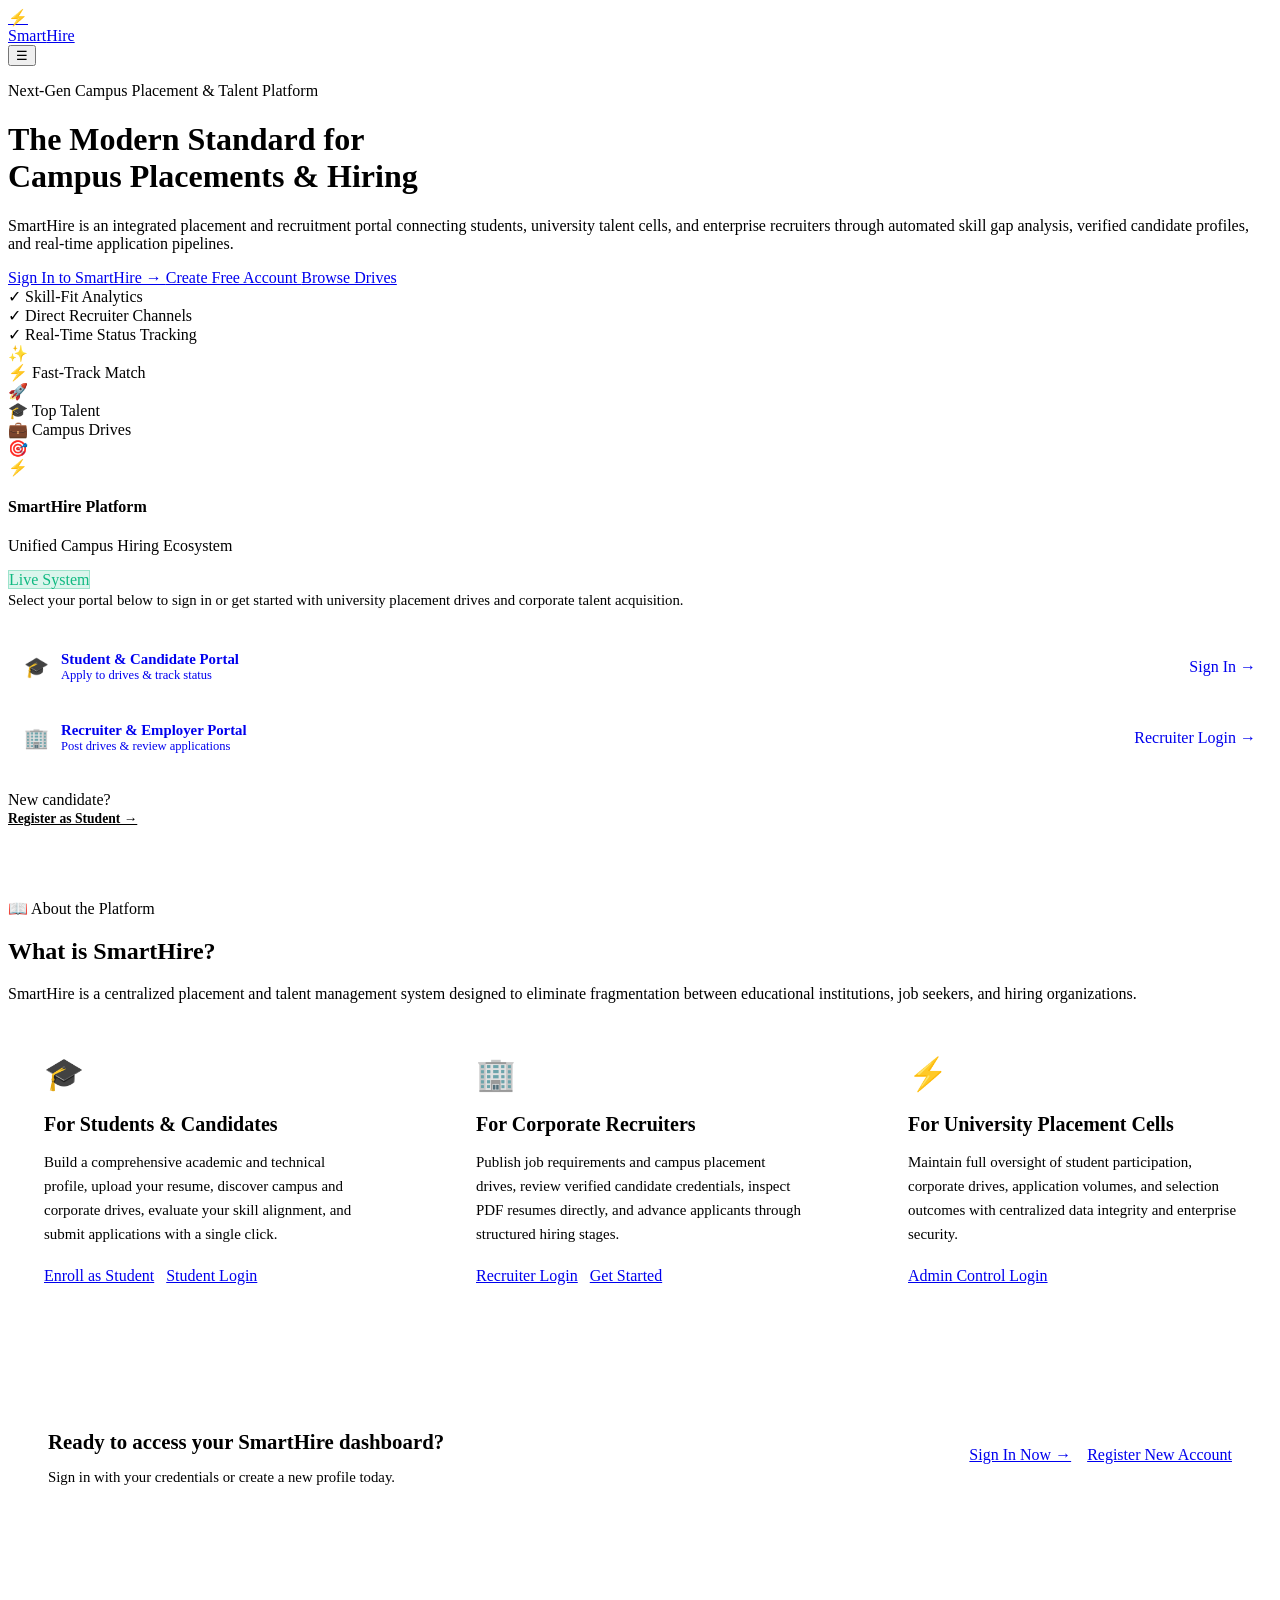
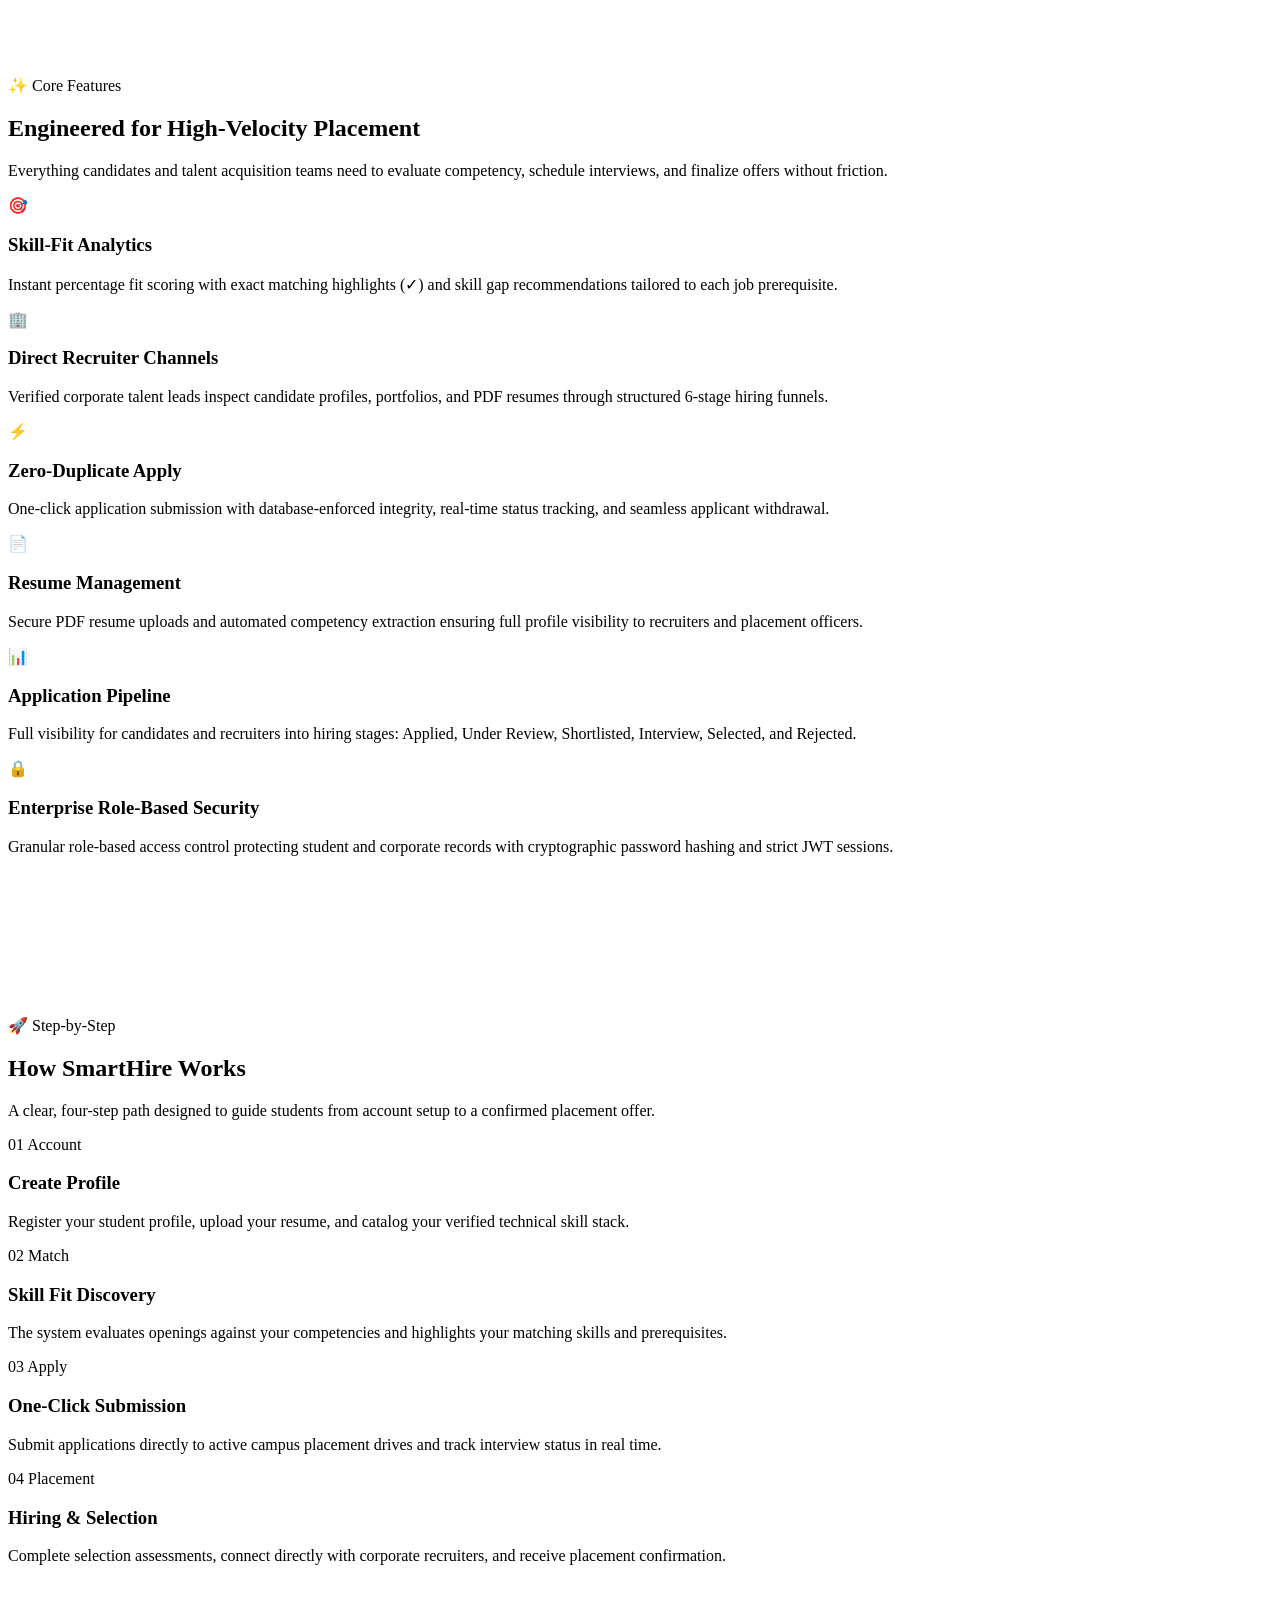
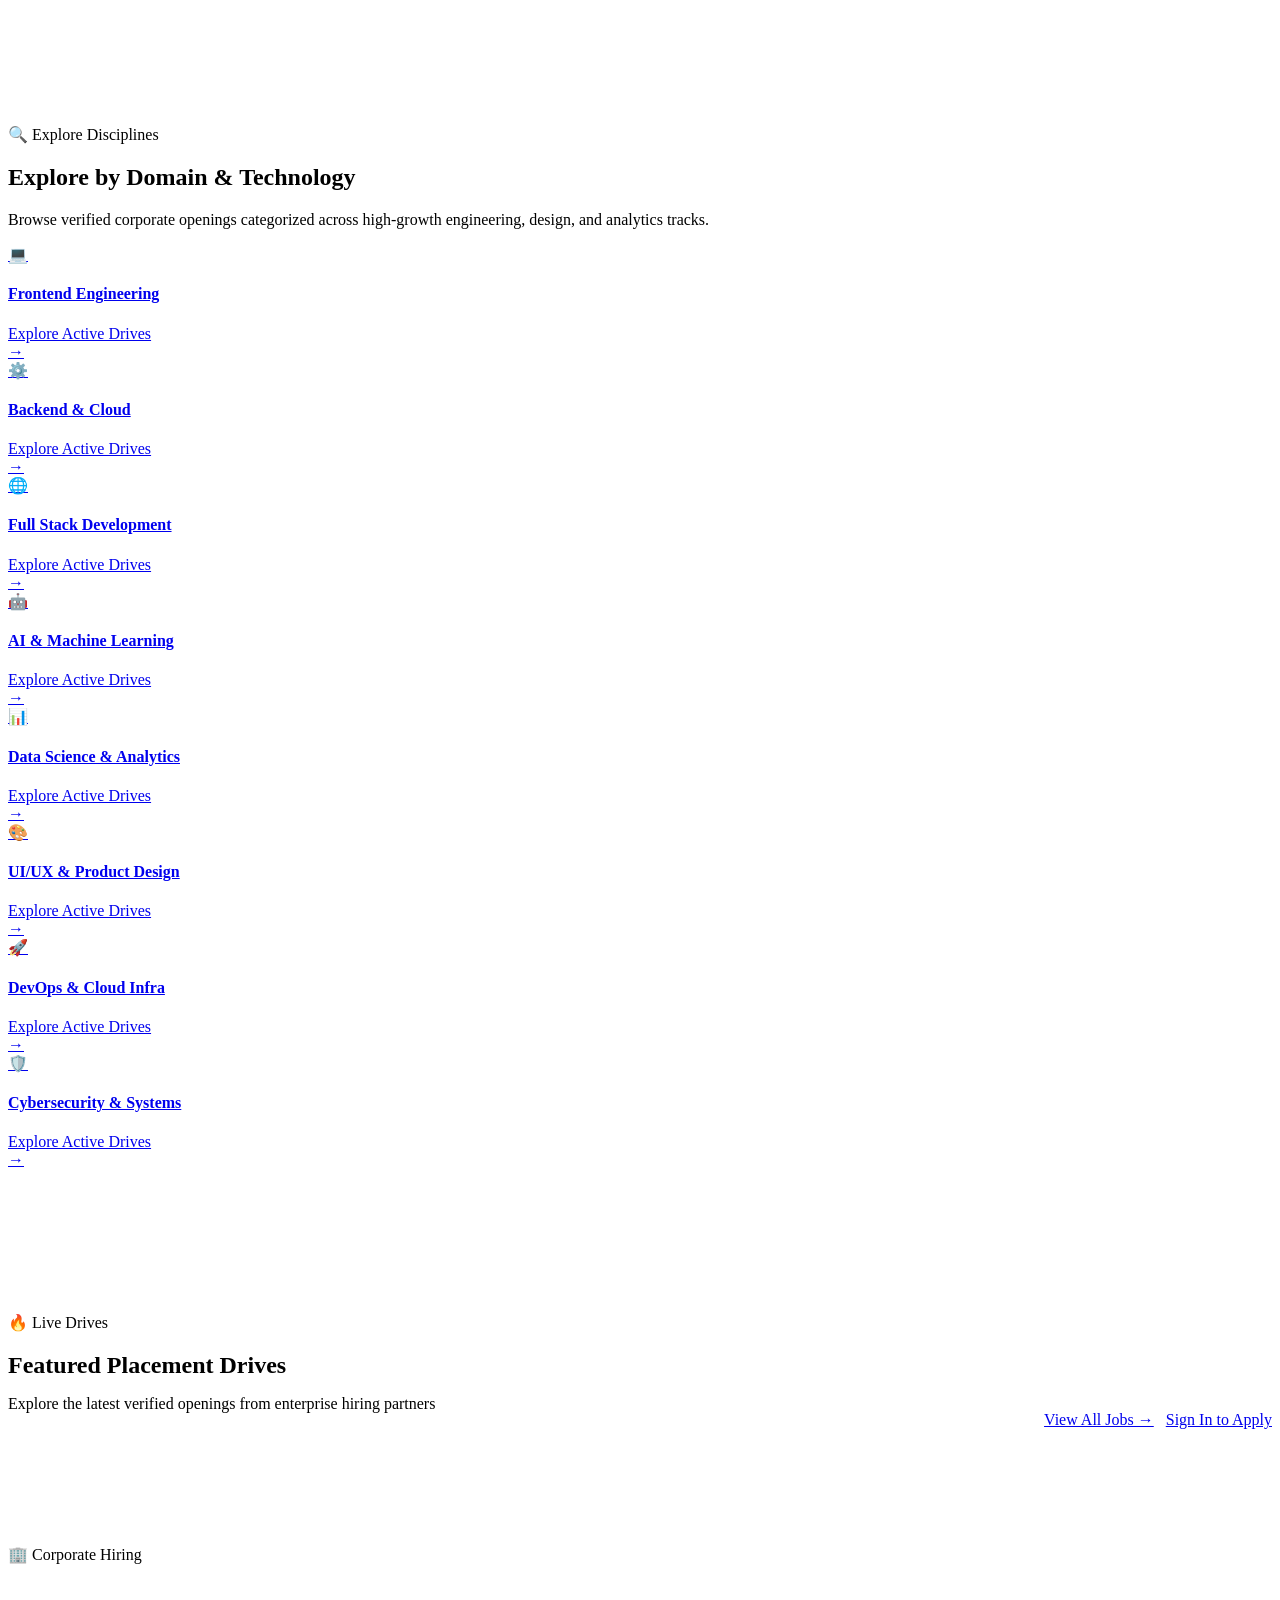
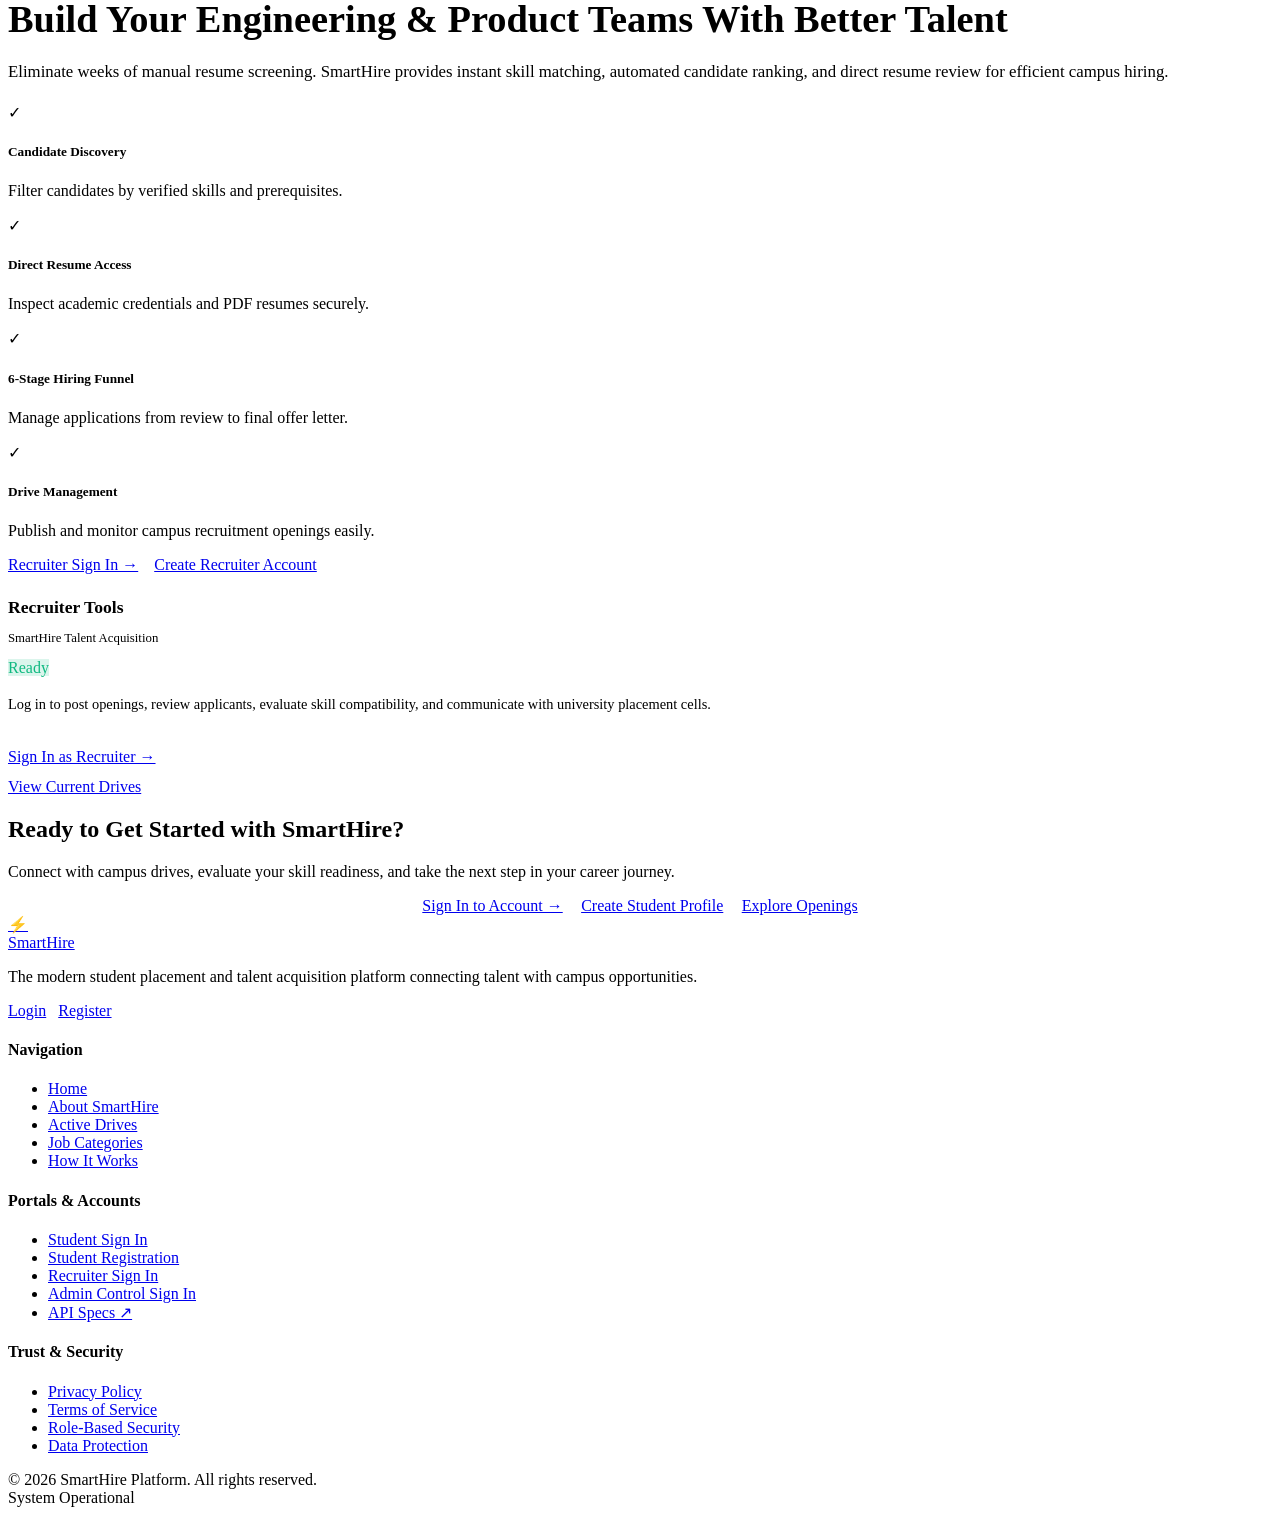
==== commit 292fc054: "feat: add floating purple gradient badges and emoji orbs around hero platform showcase" ====
--- a/frontend/index.html
+++ b/frontend/index.html
@@ -41,7 +41,7 @@
       <div class="hero-grid">
         
         <!-- Left Hero Content -->
-        <div class="hero-content">
+        <div class="hero-content reveal-on-scroll reveal-left">
           <div class="hero-badge">
             <span class="live-pulse-dot" aria-hidden="true"></span>
             <span>Next-Gen Campus Placement & Talent Platform</span>
@@ -82,8 +82,38 @@
           </div>
         </div>
 
-        <!-- Right Hero Visual (Platform Access & Overview Card) -->
-        <div class="hero-visual-card-wrap">
+        <!-- Right Hero Visual (Platform Access & Overview Card with Floating Purple Gradient Emojis & Badges) -->
+        <div class="hero-visual-card-wrap reveal-on-scroll reveal-right reveal-delay-2">
+          
+          <!-- Floating Purple Gradient Badges & Emojis -->
+          <div class="floating-emoji-orb orb-top-left" title="AI Precision">
+            <span>✨</span>
+          </div>
+
+          <div class="floating-orbit-pill pill-top-right">
+            <span class="pill-icon-glow">⚡</span>
+            <span>Fast-Track Match</span>
+          </div>
+
+          <div class="floating-emoji-orb orb-mid-right" title="Accelerate Placement">
+            <span>🚀</span>
+          </div>
+
+          <div class="floating-orbit-pill pill-mid-left">
+            <span class="pill-icon-glow">🎓</span>
+            <span>Top Talent</span>
+          </div>
+
+          <div class="floating-orbit-pill pill-bottom-left">
+            <span class="pill-icon-glow">💼</span>
+            <span>Campus Drives</span>
+          </div>
+
+          <div class="floating-emoji-orb orb-bottom-right" title="Target Fit">
+            <span>🎯</span>
+          </div>
+
+          <!-- Main Platform Card -->
           <div class="ai-showcase-card">
             
             <div class="showcase-header">
@@ -149,7 +179,7 @@
   <section class="page-wrapper" id="about" style="padding: 4.5rem 0; background: var(--bg-canvas); border-top: 1px solid var(--border-subtle); border-bottom: 1px solid var(--border-subtle);">
     <div class="container">
       
-      <div class="section-header-wrap">
+      <div class="section-header-wrap reveal-on-scroll">
         <div class="section-tag-pill">📖 About the Platform</div>
         <h2 class="section-main-title">What is SmartHire?</h2>
         <p class="section-main-desc">
@@ -159,7 +189,7 @@
 
       <div style="display: grid; grid-template-columns: repeat(auto-fit, minmax(320px, 1fr)); gap: 2rem; margin-bottom: 3.5rem;">
         
-        <div class="card" style="padding: 2.25rem;">
+        <div class="card reveal-on-scroll reveal-delay-1" style="padding: 2.25rem;">
           <div style="font-size: 2rem; margin-bottom: 1rem;">🎓</div>
           <h3 style="font-size: 1.25rem; margin-bottom: 0.75rem;">For Students & Candidates</h3>
           <p style="color: var(--text-secondary); font-size: 0.935rem; line-height: 1.6; margin-bottom: 1.25rem;">
@@ -171,7 +201,7 @@
           </div>
         </div>
 
-        <div class="card" style="padding: 2.25rem;">
+        <div class="card reveal-on-scroll reveal-delay-2" style="padding: 2.25rem;">
           <div style="font-size: 2rem; margin-bottom: 1rem;">🏢</div>
           <h3 style="font-size: 1.25rem; margin-bottom: 0.75rem;">For Corporate Recruiters</h3>
           <p style="color: var(--text-secondary); font-size: 0.935rem; line-height: 1.6; margin-bottom: 1.25rem;">
@@ -183,7 +213,7 @@
           </div>
         </div>
 
-        <div class="card" style="padding: 2.25rem;">
+        <div class="card reveal-on-scroll reveal-delay-3" style="padding: 2.25rem;">
           <div style="font-size: 2rem; margin-bottom: 1rem;">⚡</div>
           <h3 style="font-size: 1.25rem; margin-bottom: 0.75rem;">For University Placement Cells</h3>
           <p style="color: var(--text-secondary); font-size: 0.935rem; line-height: 1.6; margin-bottom: 1.25rem;">
@@ -197,7 +227,7 @@
       </div>
 
       <!-- Quick Platform Actions Bar -->
-      <div class="card" style="display: flex; align-items: center; justify-content: space-between; padding: 2rem 2.5rem; flex-wrap: wrap; gap: 1.5rem; background: var(--bg-surface-elevated); border-color: var(--border-glow);">
+      <div class="card reveal-on-scroll reveal-scale" style="display: flex; align-items: center; justify-content: space-between; padding: 2rem 2.5rem; flex-wrap: wrap; gap: 1.5rem; background: var(--bg-surface-elevated); border-color: var(--border-glow);">
         <div>
           <h3 style="font-size: 1.3rem; margin-bottom: 0.35rem;">Ready to access your SmartHire dashboard?</h3>
           <p style="color: var(--text-secondary); font-size: 0.925rem;">Sign in with your credentials or create a new profile today.</p>
@@ -215,7 +245,7 @@
   <section class="page-wrapper" id="features" style="padding: 4.5rem 0;">
     <div class="container">
       
-      <div class="section-header-wrap">
+      <div class="section-header-wrap reveal-on-scroll">
         <div class="section-tag-pill">✨ Core Features</div>
         <h2 class="section-main-title">Engineered for High-Velocity Placement</h2>
         <p class="section-main-desc">
@@ -225,7 +255,7 @@
 
       <div class="features-grid-6">
         
-        <div class="feature-card-pro theme-violet">
+        <div class="feature-card-pro theme-violet reveal-on-scroll reveal-delay-1">
           <div class="feature-icon-pro ico-violet">🎯</div>
           <h3>Skill-Fit Analytics</h3>
           <p>
@@ -233,7 +263,7 @@
           </p>
         </div>
 
-        <div class="feature-card-pro theme-cyan">
+        <div class="feature-card-pro theme-cyan reveal-on-scroll reveal-delay-2">
           <div class="feature-icon-pro ico-cyan">🏢</div>
           <h3>Direct Recruiter Channels</h3>
           <p>
@@ -241,7 +271,7 @@
           </p>
         </div>
 
-        <div class="feature-card-pro theme-emerald">
+        <div class="feature-card-pro theme-emerald reveal-on-scroll reveal-delay-3">
           <div class="feature-icon-pro ico-emerald">⚡</div>
           <h3>Zero-Duplicate Apply</h3>
           <p>
@@ -249,7 +279,7 @@
           </p>
         </div>
 
-        <div class="feature-card-pro theme-amber">
+        <div class="feature-card-pro theme-amber reveal-on-scroll reveal-delay-4">
           <div class="feature-icon-pro ico-amber">📄</div>
           <h3>Resume Management</h3>
           <p>
@@ -257,7 +287,7 @@
           </p>
         </div>
 
-        <div class="feature-card-pro theme-pink">
+        <div class="feature-card-pro theme-pink reveal-on-scroll reveal-delay-5">
           <div class="feature-icon-pro ico-pink">📊</div>
           <h3>Application Pipeline</h3>
           <p>
@@ -265,7 +295,7 @@
           </p>
         </div>
 
-        <div class="feature-card-pro theme-indigo">
+        <div class="feature-card-pro theme-indigo reveal-on-scroll reveal-delay-6">
           <div class="feature-icon-pro ico-indigo">🔒</div>
           <h3>Enterprise Role-Based Security</h3>
           <p>
@@ -281,7 +311,7 @@
   <section class="page-wrapper" id="how-it-works" style="padding: 4.5rem 0; background: var(--bg-canvas); border-top: 1px solid var(--border-subtle); border-bottom: 1px solid var(--border-subtle);">
     <div class="container">
       
-      <div class="section-header-wrap">
+      <div class="section-header-wrap reveal-on-scroll">
         <div class="section-tag-pill">🚀 Step-by-Step</div>
         <h2 class="section-main-title">How SmartHire Works</h2>
         <p class="section-main-desc">
@@ -291,7 +321,7 @@
 
       <div class="workflow-track-grid">
         
-        <div class="step-card-modern step-1">
+        <div class="step-card-modern step-1 reveal-on-scroll reveal-delay-1">
           <div class="step-number-badge">
             01 <span class="step-pill">Account</span>
           </div>
@@ -299,7 +329,7 @@
           <p>Register your student profile, upload your resume, and catalog your verified technical skill stack.</p>
         </div>
 
-        <div class="step-card-modern step-2">
+        <div class="step-card-modern step-2 reveal-on-scroll reveal-delay-2">
           <div class="step-number-badge">
             02 <span class="step-pill">Match</span>
           </div>
@@ -307,7 +337,7 @@
           <p>The system evaluates openings against your competencies and highlights your matching skills and prerequisites.</p>
         </div>
 
-        <div class="step-card-modern step-3">
+        <div class="step-card-modern step-3 reveal-on-scroll reveal-delay-3">
           <div class="step-number-badge">
             03 <span class="step-pill">Apply</span>
           </div>
@@ -315,7 +345,7 @@
           <p>Submit applications directly to active campus placement drives and track interview status in real time.</p>
         </div>
 
-        <div class="step-card-modern step-4">
+        <div class="step-card-modern step-4 reveal-on-scroll reveal-delay-4">
           <div class="step-number-badge">
             04 <span class="step-pill">Placement</span>
           </div>
@@ -331,7 +361,7 @@
   <section class="page-wrapper" id="categories" style="padding: 4.5rem 0;">
     <div class="container">
       
-      <div class="section-header-wrap">
+      <div class="section-header-wrap reveal-on-scroll">
         <div class="section-tag-pill">🔍 Explore Disciplines</div>
         <h2 class="section-main-title">Explore by Domain & Technology</h2>
         <p class="section-main-desc">
@@ -341,7 +371,7 @@
 
       <div class="category-grid-modern">
         
-        <a href="/jobs.html" class="category-card-pro cat-frontend">
+        <a href="/jobs.html" class="category-card-pro cat-frontend reveal-on-scroll reveal-delay-1">
           <div class="cat-left-side">
             <div class="cat-icon-badge bg-blue">💻</div>
             <div class="cat-details">
@@ -352,7 +382,7 @@
           <div class="cat-arrow-action">&rarr;</div>
         </a>
 
-        <a href="/jobs.html" class="category-card-pro cat-backend">
+        <a href="/jobs.html" class="category-card-pro cat-backend reveal-on-scroll reveal-delay-2">
           <div class="cat-left-side">
             <div class="cat-icon-badge bg-emerald">⚙️</div>
             <div class="cat-details">
@@ -363,7 +393,7 @@
           <div class="cat-arrow-action">&rarr;</div>
         </a>
 
-        <a href="/jobs.html" class="category-card-pro cat-fullstack">
+        <a href="/jobs.html" class="category-card-pro cat-fullstack reveal-on-scroll reveal-delay-3">
           <div class="cat-left-side">
             <div class="cat-icon-badge bg-violet">🌐</div>
             <div class="cat-details">
@@ -374,7 +404,7 @@
           <div class="cat-arrow-action">&rarr;</div>
         </a>
 
-        <a href="/jobs.html" class="category-card-pro cat-aiml">
+        <a href="/jobs.html" class="category-card-pro cat-aiml reveal-on-scroll reveal-delay-4">
           <div class="cat-left-side">
             <div class="cat-icon-badge bg-pink">🤖</div>
             <div class="cat-details">
@@ -385,7 +415,7 @@
           <div class="cat-arrow-action">&rarr;</div>
         </a>
 
-        <a href="/jobs.html" class="category-card-pro cat-data">
+        <a href="/jobs.html" class="category-card-pro cat-data reveal-on-scroll reveal-delay-1">
           <div class="cat-left-side">
             <div class="cat-icon-badge bg-amber">📊</div>
             <div class="cat-details">
@@ -396,7 +426,7 @@
           <div class="cat-arrow-action">&rarr;</div>
         </a>
 
-        <a href="/jobs.html" class="category-card-pro cat-design">
+        <a href="/jobs.html" class="category-card-pro cat-design reveal-on-scroll reveal-delay-2">
           <div class="cat-left-side">
             <div class="cat-icon-badge bg-rose">🎨</div>
             <div class="cat-details">
@@ -407,7 +437,7 @@
           <div class="cat-arrow-action">&rarr;</div>
         </a>
 
-        <a href="/jobs.html" class="category-card-pro cat-devops">
+        <a href="/jobs.html" class="category-card-pro cat-devops reveal-on-scroll reveal-delay-3">
           <div class="cat-left-side">
             <div class="cat-icon-badge bg-sky">🚀</div>
             <div class="cat-details">
@@ -418,7 +448,7 @@
           <div class="cat-arrow-action">&rarr;</div>
         </a>
 
-        <a href="/jobs.html" class="category-card-pro cat-security">
+        <a href="/jobs.html" class="category-card-pro cat-security reveal-on-scroll reveal-delay-4">
           <div class="cat-left-side">
             <div class="cat-icon-badge bg-ruby">🛡️</div>
             <div class="cat-details">
@@ -437,7 +467,7 @@
   <section class="page-wrapper" id="jobs" style="padding: 4.5rem 0; background: var(--bg-canvas); border-top: 1px solid var(--border-subtle); border-bottom: 1px solid var(--border-subtle);">
     <div class="container">
       
-      <div style="display: flex; align-items: flex-end; justify-content: space-between; margin-bottom: 2.75rem; flex-wrap: wrap; gap: 1rem;">
+      <div class="reveal-on-scroll" style="display: flex; align-items: flex-end; justify-content: space-between; margin-bottom: 2.75rem; flex-wrap: wrap; gap: 1rem;">
         <div>
           <div class="section-tag-pill" style="margin-bottom: 0.6rem;">🔥 Live Drives</div>
           <h2 class="section-main-title" style="margin-bottom: 0.35rem;">Featured Placement Drives</h2>
@@ -461,7 +491,7 @@
 
   <!-- For Employers Enterprise Section -->
   <section class="container" id="employers">
-    <div class="employer-highlight-section">
+    <div class="employer-highlight-section reveal-on-scroll reveal-scale">
       <div class="employer-grid">
         
         <div>
@@ -542,7 +572,7 @@
   <!-- Final Call-To-Action Banner -->
   <section class="final-cta-banner-wrapper" id="cta">
     <div class="container">
-      <div class="final-cta-box">
+      <div class="final-cta-box reveal-on-scroll reveal-scale">
         <h2>Ready to Get Started with SmartHire?</h2>
         <p>
           Connect with campus drives, evaluate your skill readiness, and take the next step in your career journey.
@@ -639,8 +669,8 @@
           return;
         }
 
-        grid.innerHTML = jobs.map(job => `
-          <div class="card card-interactive" style="display: flex; flex-direction: column; justify-content: space-between;">
+        grid.innerHTML = jobs.map((job, idx) => `
+          <div class="card card-interactive reveal-on-scroll reveal-delay-${(idx % 6) + 1}" style="display: flex; flex-direction: column; justify-content: space-between;">
             <div>
               <div style="display: flex; align-items: flex-start; justify-content: space-between; gap: 0.5rem; margin-bottom: 0.75rem;">
                 <div>
@@ -664,6 +694,11 @@
             </div>
           </div>
         `).join('');
+
+        // Trigger reveal observer for dynamically injected job cards
+        if (typeof initScrollReveal === 'function') {
+          initScrollReveal();
+        }
       } catch (err) {
         console.error('Jobs load error:', err);
         grid.innerHTML = renderEmptyState('Explore Active Opportunities', 'Browse our full catalog of campus drives and corporate listings.', '<a href="/login.html" class="btn btn-primary btn-sm">Sign In to View Drives &rarr;</a>');
